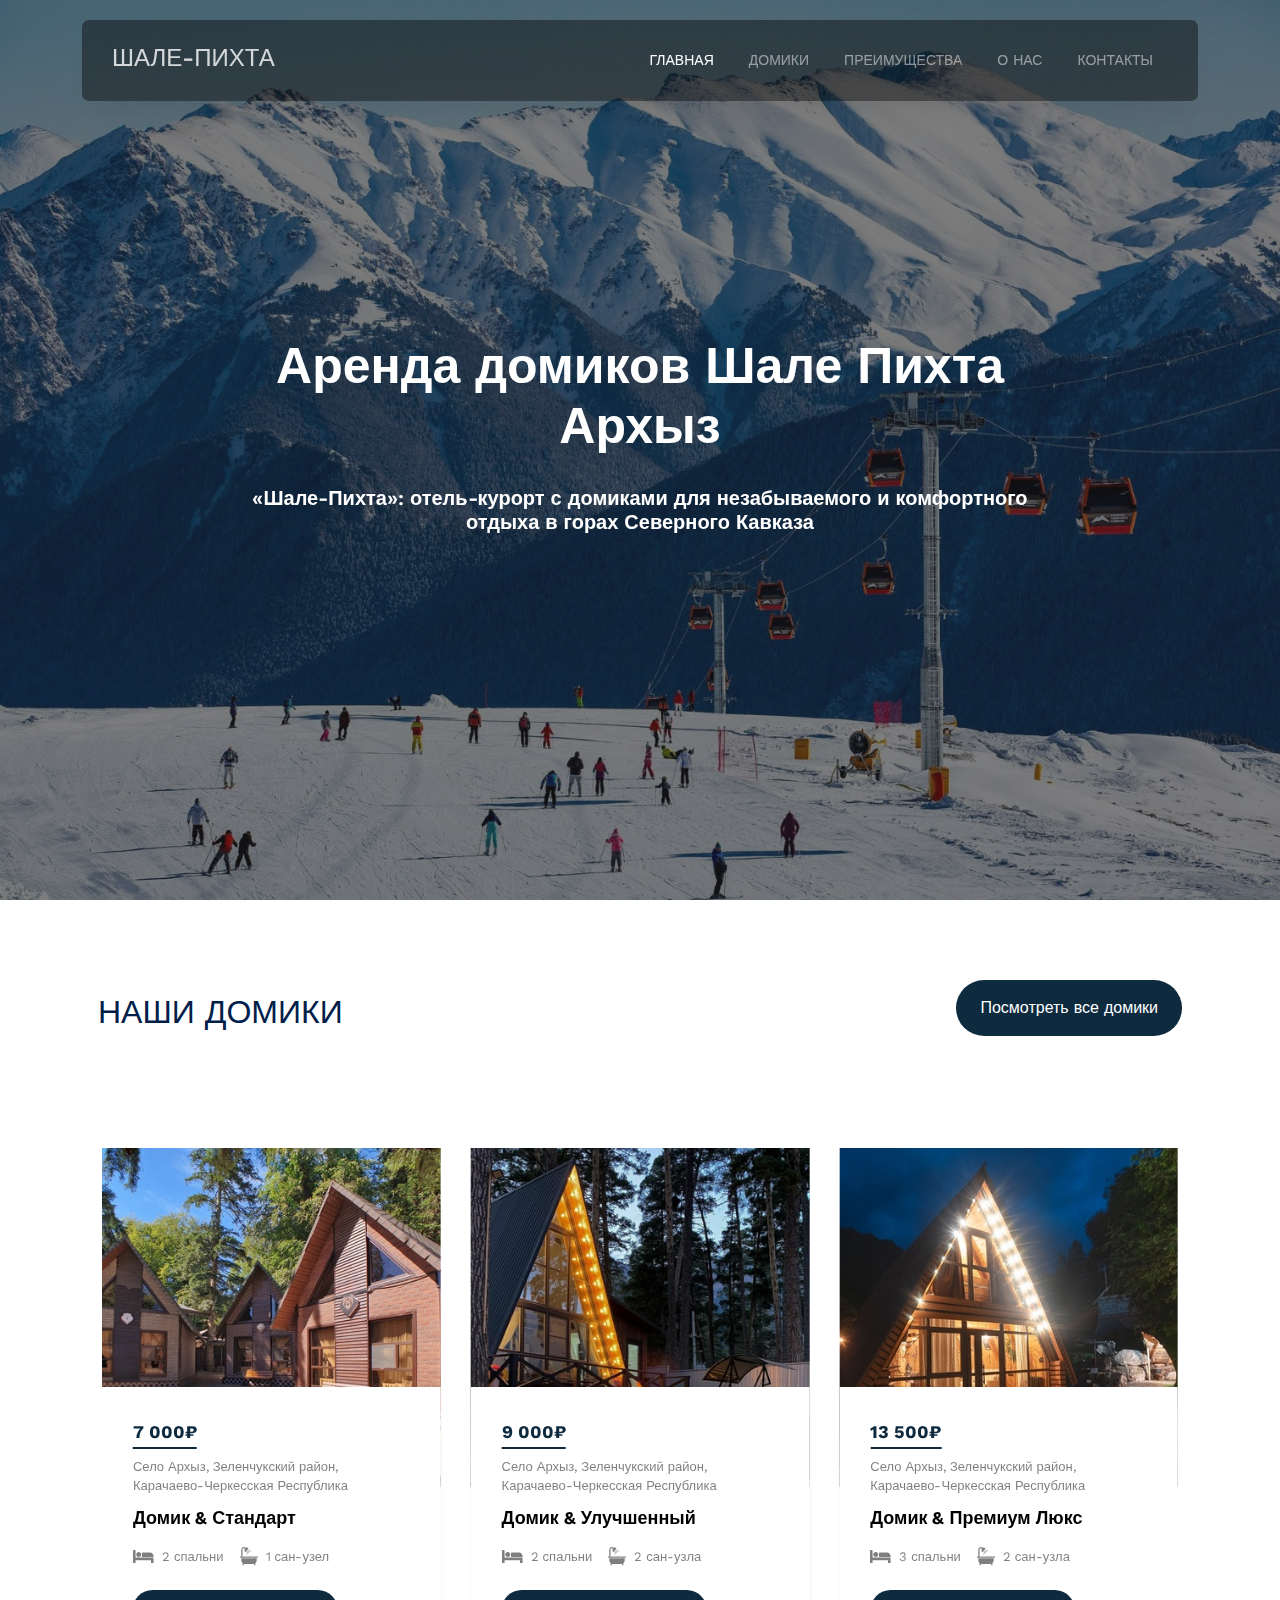
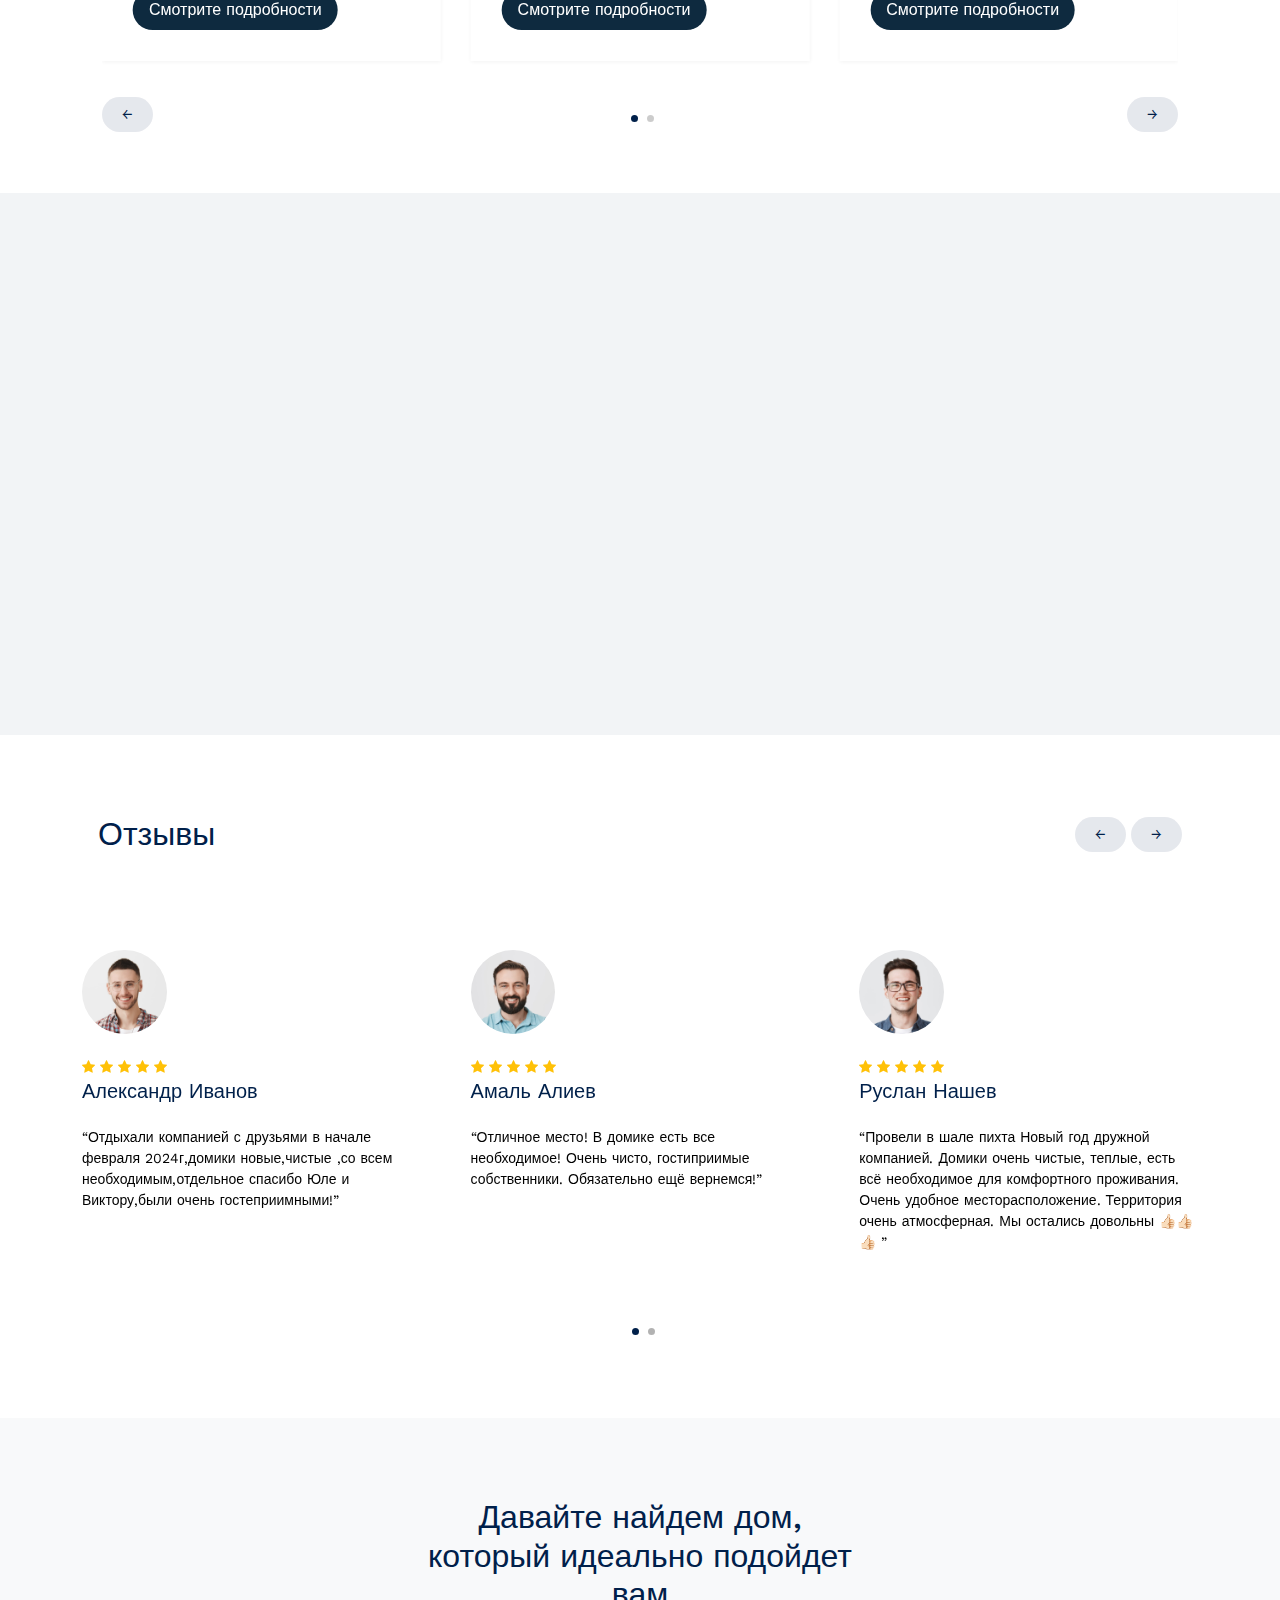
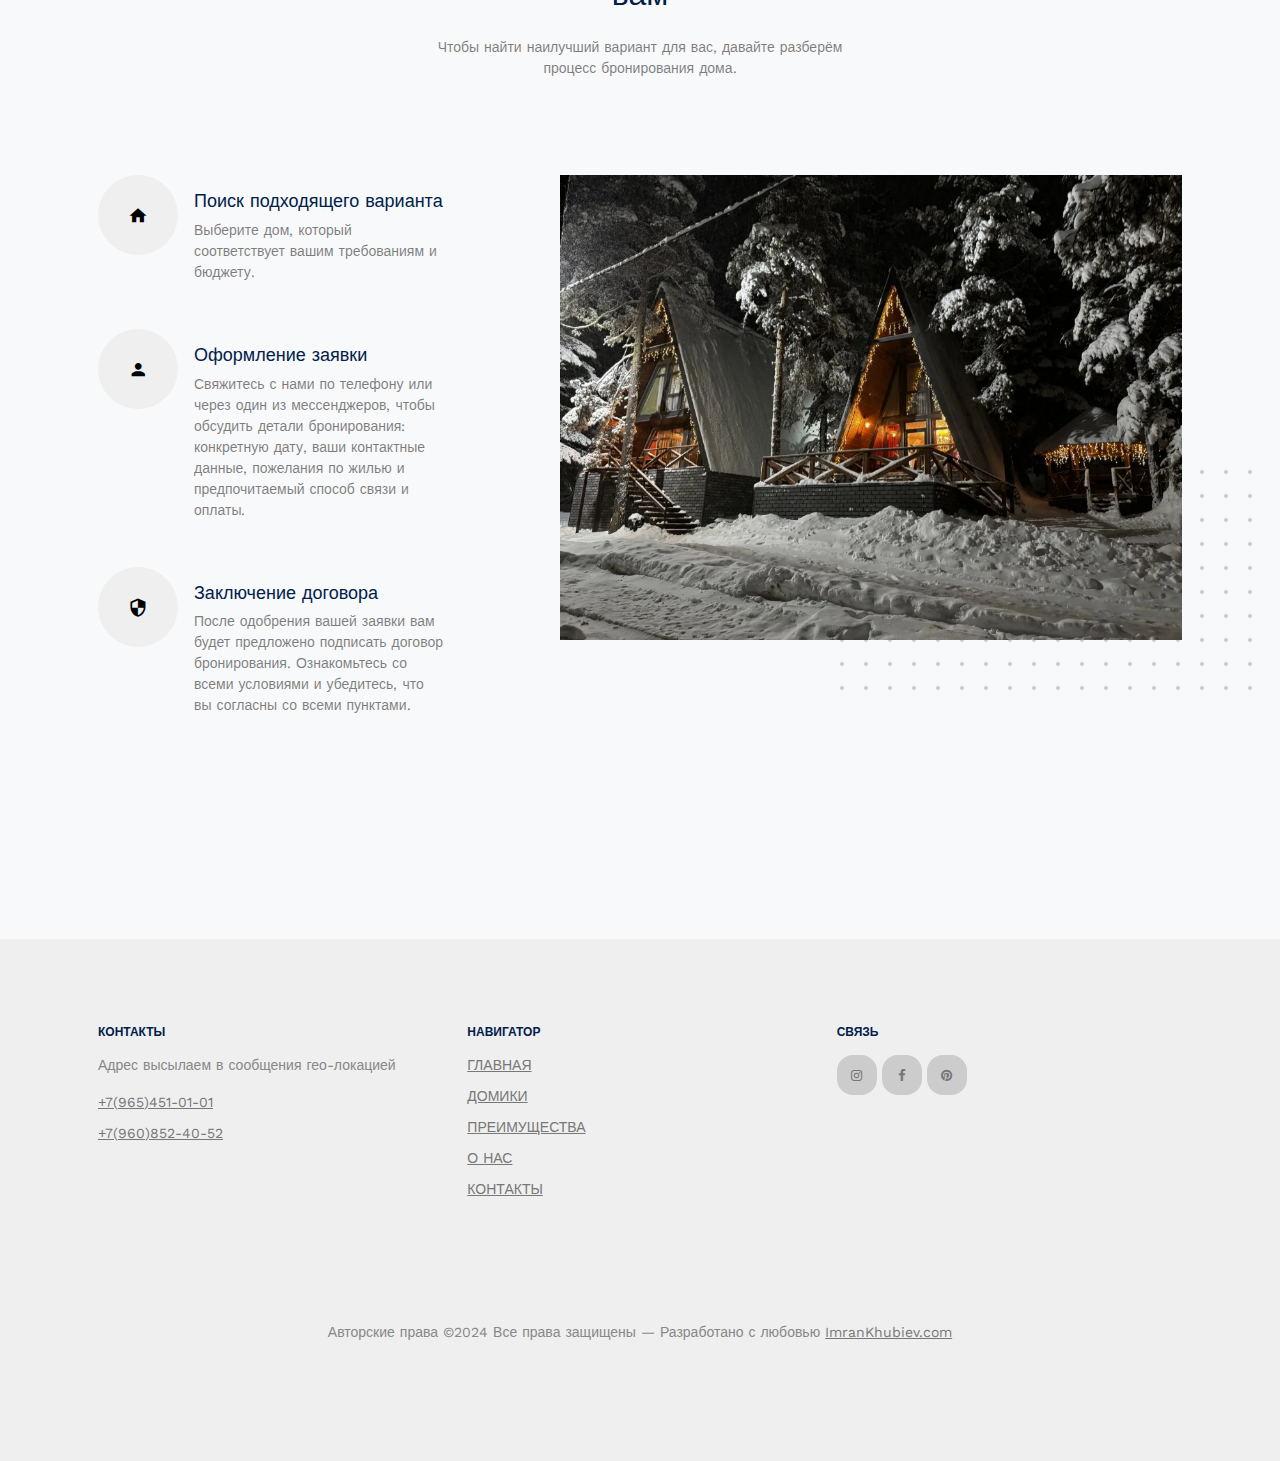
==== index.html @ 88ce14ea "Add files via upload" ====
<!Doctype html>
<html lang="en">
<head>
	<meta charset="utf-8">
	<meta name="viewport" content="width=device-width, initial-scale=1">
	<meta name="author" content="Untree.co">
	<link rel="shortcut icon" href="logo-arhiz13.png">

	<meta name="description" content="" />
	<meta name="keywords" content="bootstrap, bootstrap5" />
	
	<link rel="preconnect" href="https://fonts.googleapis.com">
	<link rel="preconnect" href="https://fonts.gstatic.com" crossorigin>
	<link href="https://fonts.googleapis.com/css2?family=Work+Sans:wght@400;500;600;700&display=swap" rel="stylesheet">


	<link rel="stylesheet" href="fonts/icomoon/style.css">
	<link rel="stylesheet" href="fonts/flaticon/font/flaticon.css">

	<link rel="stylesheet" href="css/tiny-slider.css">
	<link rel="stylesheet" href="css/aos.css">
	<link rel="stylesheet" href="css/style.css">

	<title>ШАЛЕ-ПИХТА</title>
</head>
<body>

	<div class="site-mobile-menu site-navbar-target">
		<div class="site-mobile-menu-header">
			<div class="site-mobile-menu-close">
				<span class="icofont-close js-menu-toggle"></span>
			</div>
		</div>
		<div class="site-mobile-menu-body"></div>
	</div>

	<nav class="site-nav">
		<div class="container">
			<div class="menu-bg-wrap">
				<div class="site-navigation">
					<a href="index.html" class="logo m-0 float-start">ШАЛЕ-ПИХТА</a>

					<ul class="js-clone-nav d-none d-lg-inline-block text-start site-menu float-end">
						<li class="active"><a href="index.html">ГЛАВНАЯ</a></li>
						<li><a href="properties.html">ДОМИКИ</a></li>
						<li><a href="services.html">ПРЕИМУЩЕСТВА</a></li>
						<li><a href="about.html">О НАС</a></li>
						<li><a href="contact.html">КОНТАКТЫ</a></li>
					</ul>

					<a href="#" class="burger light me-auto float-end mt-1 site-menu-toggle js-menu-toggle d-inline-block d-lg-none" data-toggle="collapse" data-target="#main-navbar">
						<span></span>
					</a>

				</div>
			</div>
		</div>
	</nav>

	<div class="hero">


		<div class="hero-slide">
			<div class="img overlay" style="background-image: url('images/slider_11.jpg')"></div>
			<div class="img overlay" style="background-image: url('images/slider_22.jpg')"></div>
			<div class="img overlay" style="background-image: url('images/slider_33.jpg')"></div>
		</div>

		<div class="container">
			<div class="row justify-content-center align-items-center">
				<div class="col-lg-9 text-center">
					<h1 class="heading mk_best" data-aos="fade-up">Аренда домиков
						Шале Пихта Архыз</h1>
					<h6 class="heading mk1" data-aos="fade-up">«Шале-Пихта»: отель-курорт с домиками для незабываемого и комфортного отдыха в горах Северного Кавказа</h6>
				</div>
			</div>
		</div>
	</div>


	<div class="section">
		<div class="container">
			<div class="row mb-5 align-items-center">
				<div class="col-lg-6">
					<h2 class="font-weight-bold text-primary heading">НАШИ ДОМИКИ</h2>
				</div>
				<div class="col-lg-6 text-lg-end">
					<p><a href="#" target="_blank" class="btn btn-primary text-white py-3 px-4">Посмотреть все домики</a></p>
				</div>
			</div>
			<div class="row">

				<div class="col-12">


					<div class="property-slider-wrap">



						<div class="property-slider">

							<div class="property-item">

								<a href="property-single.html" class="img">
									<img src="images/-tItzxN-ohY.jpg" alt="Image" class="img-fluid">
								</a>

								<div class="property-content">
									<div class="price mb-2"><span>7 000₽</span></div>
									<div>
										<span class="d-block mb-2 text-black-50">Село Архыз, Зеленчукский район, Карачаево-Черкесская Республика</span>
										<span class="city d-block mb-3">Домик & Стандарт</span>

										<div class="specs d-flex mb-4">
											<span class="d-block d-flex align-items-center me-3">
												<span class="icon-bed me-2"></span>
												<span class="caption">2 спальни</span>
											</span>
											<span class="d-block d-flex align-items-center">
												<span class="icon-bath me-2"></span>
												<span class="caption">1 сан-узел</span>
											</span>
										</div>

										<a href="property-single.html" class="btn btn-primary py-2 px-3">Смотрите подробности</a>
									</div>
								</div>
							</div> <!-- .item -->

							<div class="property-item">

								<a href="property-singl(2).html" class="img">
									<img src="images/7zEgNxZ23nI0tz3tCRnOp1v1o7EYho5LzjZ2Lw18TDXE_pQIKfFjHwmvndKMIcdd1fRVbXZqTZL1ej_IlGPN8wfm.jpg" alt="Image" class="img-fluid">
								</a>

								<div class="property-content">
									<div class="price mb-2"><span>9 000₽</span></div>
									<div>
										<span class="d-block mb-2 text-black-50">Село Архыз, Зеленчукский район, Карачаево-Черкесская Республика</span>
										<span class="city d-block mb-3">Домик & Улучшенный</span>

										<div class="specs d-flex mb-4">
											<span class="d-block d-flex align-items-center me-3">
												<span class="icon-bed me-2"></span>
												<span class="caption">2 спальни</span>
											</span>
											<span class="d-block d-flex align-items-center">
												<span class="icon-bath me-2"></span>
												<span class="caption">2 сан-узла</span>
											</span>
										</div>

										<a href="property-singl(2).html" class="btn btn-primary py-2 px-3">Смотрите подробности</a>
									</div>
								</div>
							</div> <!-- .item -->

							<div class="property-item">

								<a href="property-singl(3).html" class="img">
									<img src="images/AGNOFh4twT1Ghanscy4FbxtvLoog3xRgwdcQLoKdHsb_aQDdLQ6zqr1sZQe4f4VeLmC1qLUyJeE8nAaa2CZkwJIw.jpg" alt="Image" class="img-fluid">
								</a>

								<div class="property-content">
									<div class="price mb-2"><span>13 500₽</span></div>
									<div>
										<span class="d-block mb-2 text-black-50">Село Архыз, Зеленчукский район, Карачаево-Черкесская Республика</span>
										<span class="city d-block mb-3">Домик & Премиум Люкс</span>

										<div class="specs d-flex mb-4">
											<span class="d-block d-flex align-items-center me-3">
												<span class="icon-bed me-2"></span>
												<span class="caption">3 спальни</span>
											</span>
											<span class="d-block d-flex align-items-center">
												<span class="icon-bath me-2"></span>
												<span class="caption">2 сан-узла</span>
											</span>
										</div>

										<a href="property-singl(3).html" class="btn btn-primary py-2 px-3">Смотрите подробности</a>
									</div>
								</div>
							</div> <!-- .item -->

							<div class="property-item">

								<a href="property-singl(4).html" class="img">
									<img src="images/ZM6hvkwPV_GNpn8qWAgc9TOvVydcyxC_wqDKXH9P3IUZxaFKrfCTEggG0OumA-goxIKHVjui.jpg" alt="Image" class="img-fluid">
								</a>

								<div class="property-content">
									<div class="price mb-2"><span>5 000₽</span></div>
									<div>
										<span class="d-block mb-2 text-black-50">Село Архыз, Зеленчукский район, Карачаево-Черкесская Республика</span>
										<span class="city d-block mb-3">Однокомнатный номер</span>

										<div class="specs d-flex mb-4">
											<span class="d-block d-flex align-items-center me-3">
												<span class="icon-bed me-2"></span>
												<span class="caption">1 спальня</span>
											</span>
											<span class="d-block d-flex align-items-center">
												<span class="icon-bath me-2"></span>
												<span class="caption">1 сан-узел</span>
											</span>
										</div>

										<a href="property-singl(4).html" class="btn btn-primary py-2 px-3">Смотрите подробности</a>
									</div>
								</div>
							</div> <!-- .item -->

							<div class="property-item">

								<a href="property-singl(5).html" class="img">
									<img src="images/pTnBtcGv_o7TbD3xLyfAzHPW53HbTQEY9iIvBkRhfGeb9CUlxfkwI_48fC1PzAExawyvGlL3ZeoOoCMuDb6_4gP8.jpg" alt="Image" class="img-fluid">
								</a>

								<div class="property-content">
									<div class="price mb-2"><span>7 000₽</span></div>
									<div>
										<span class="d-block mb-2 text-black-50">Село Архыз, Зеленчукский район, Карачаево-Черкесская Республика</span>
										<span class="city d-block mb-3">Двухкомнатный номер</span>

										<div class="specs d-flex mb-4">
											<span class="d-block d-flex align-items-center me-3">
												<span class="icon-bed me-2"></span>
												<span class="caption">2 спальни</span>
											</span>
											<span class="d-block d-flex align-items-center">
												<span class="icon-bath me-2"></span>
												<span class="caption">1 сан-узел</span>
											</span>
										</div>

										<a href="property-singl(5).html" class="btn btn-primary py-2 px-3">Смотрите подробности</a>
									</div>
								</div>
							</div> <!-- .item -->

							<div class="property-item">

								<a href="property-singl(6).html" class="img">
									<img src="images/VM78FrqZSXc4QoeVQJCrKChPDCofz1DxEgcyXho1BO6c4eYBN-73-4XWWuEw9N-CtZriU4AzmhY6IxdzMmF0DUam.jpg" alt="Image" class="img-fluid">
								</a>

								<div class="property-content">
									<div class="price mb-2"><span>8 000₽</span></div>
									<div>
										<span class="d-block mb-2 text-black-50">Село Архыз, Зеленчукский район, Карачаево-Черкесская Республика</span>
										<span class="city d-block mb-3">Номер & Улучшенный</span>

										<div class="specs d-flex mb-4">
											<span class="d-block d-flex align-items-center me-3">
												<span class="icon-bed me-2"></span>
												<span class="caption">1 спальня</span>
											</span>
											<span class="d-block d-flex align-items-center">
												<span class="icon-bath me-2"></span>
												<span class="caption">2 сан-узла</span>
											</span>
										</div>

										<a href="property-singl(6).html" class="btn btn-primary py-2 px-3">Смотрите подробности</a>
									</div>
								</div>
							</div> <!-- .item -->

						</div>


						<div id="property-nav" class="controls" tabindex="0" aria-label="Carousel Navigation">
							<span class="prev" data-controls="prev" aria-controls="property" tabindex="-1">←</span>
							<span class="next" data-controls="next" aria-controls="property" tabindex="-1">→</span>
						</div>

					</div>
				</div>

			</div>
		</div>
	</div>

	<section class="features-1">
		<div class="container">
			<div class="row">
				<div class="col-12 col-sm-6 col-lg-3 mk"  data-aos="fade-up" data-aos-delay="300">
					<div class="box-feature">
						<span class="flaticon-house"></span>
						<h3 class="mb-3">Дизайн и атмосфера</h3>
						<p>Домики сочетают в себе традиционные стили и современные тенденции. Это создаёт ощущение уюта и стариной эпохи, что позволяет гостям чувствовать себя комфортно.</p>
						<p><a href="#" class="learn-more">Узнать больше</a></p>
					</div>
				</div>
				<div class="col-12 col-sm-6 col-lg-3 mk"  data-aos="fade-up" data-aos-delay="500">
					<div class="box-feature">
						<span class="flaticon-building"></span>
						<h3 class="mb-3">Близость к природе</h3>
						<p>Домики расположены в окружении живописных горных пейзажей, что обеспечивает чистый воздух и возможность наслаждаться уникальной природой Северного Кавказа.</p>
						<p><a href="#" class="learn-more">Узнать больше</a></p>
					</div>
				</div>
				<div class="col-12 col-sm-6 col-lg-3 mk"  data-aos="fade-up" data-aos-delay="400">
					<div class="box-feature">
						<span class="flaticon-house-3"></span>
						<h3 class="mb-3">Уютное проживание</h3>
						<p>Домики хорошо оборудованы и утеплены всем необходимым для комфортного проживания, включая кухню, гостиную, спальню и ванную. А также разнообразные развлечения.</p>
						<p><a href="#" class="learn-more">Узнать больше</a></p>
					</div>
				</div>
				<div class="col-12 col-sm-6 col-lg-3 mk"  data-aos="fade-up" data-aos-delay="600">
					<div class="box-feature">
						<span class="flaticon-house-1"></span>
						<h3 class="mb-3">Активный отдых</h3>
						<p>Помимо катания на сноуборде и лыжах, на курортах предлагаются экскурсии, спортивные мероприятия и культурные программы, что дает гостям активно проводить время на свежем воздухе.</p>
						<p><a href="#" class="learn-more">Узнать больше</a></p>
					</div>
				</div>	
			</div>
		</div>
	</section>



	<div class="section sec-testimonials">
		<div class="container">
			<div class="row mb-5 align-items-center">
				<div class="col-md-6">
					<h2 class="font-weight-bold heading text-primary mb-4 mb-md-0">Отзывы</h2>
				</div>
				<div class="col-md-6 text-md-end">
					<div id="testimonial-nav">
						<span class="prev" data-controls="prev">←</span>
						
						<span class="next" data-controls="next">→</span>
					</div>
				</div>
			</div>

			<div class="row">
				<div class="col-lg-4">
					
				</div>
			</div>
			<div class="testimonial-slider-wrap">
				<div class="testimonial-slider">
					<div class="item">
						<div class="testimonial">
							<img src="images/person_1-min.jpg" alt="Image" class="img-fluid rounded-circle w-25 mb-4">
							<div class="rate">
								<span class="icon-star text-warning"></span>
								<span class="icon-star text-warning"></span>
								<span class="icon-star text-warning"></span>
								<span class="icon-star text-warning"></span>
								<span class="icon-star text-warning"></span>
							</div>
							<h3 class="h5 text-primary mb-4">Александр Иванов</h3>
							<blockquote>
								<p>&ldquo;Отдыхали компанией с друзьями в начале февраля 2024г,домики новые,чистые ,со всем необходимым,отдельное спасибо Юле и Виктору,были очень гостеприимными!&rdquo;</p>
							</blockquote>
						</div>
					</div>

					<div class="item">
						<div class="testimonial">
							<img src="images/person_2-min.jpg" alt="Image" class="img-fluid rounded-circle w-25 mb-4">
							<div class="rate">
								<span class="icon-star text-warning"></span>
								<span class="icon-star text-warning"></span>
								<span class="icon-star text-warning"></span>
								<span class="icon-star text-warning"></span>
								<span class="icon-star text-warning"></span>
							</div>
							<h3 class="h5 text-primary mb-4">Амаль Алиев</h3>
							<blockquote>
								<p>&ldquo;Отличное место! В домике есть все необходимое! Очень чисто, гостиприимые собственники. Обязательно ещё вернемся!&rdquo;</p>
							</blockquote>
						</div>
					</div>

					<div class="item">
						<div class="testimonial">
							<img src="images/person_3-min.jpg" alt="Image" class="img-fluid rounded-circle w-25 mb-4">
							<div class="rate">
								<span class="icon-star text-warning"></span>
								<span class="icon-star text-warning"></span>
								<span class="icon-star text-warning"></span>
								<span class="icon-star text-warning"></span>
								<span class="icon-star text-warning"></span>
							</div>
							<h3 class="h5 text-primary mb-4">Руслан Нашев</h3>
							<blockquote>
								<p>&ldquo;Провели в шале пихта Новый год дружной компанией. Домики очень чистые, теплые, есть всё необходимое для комфортного проживания. Очень удобное месторасположение. Территория очень атмосферная. Мы остались довольны 👍🏻👍🏻👍🏻
									&rdquo;</p>
							</blockquote>
						</div>
					</div>

					<div class="item">
						<div class="testimonial">
							<img src="images/person_4-min.jpg" alt="Image" class="img-fluid rounded-circle w-25 mb-4">
							<div class="rate">
								<span class="icon-star text-warning"></span>
								<span class="icon-star text-warning"></span>
								<span class="icon-star text-warning"></span>
								<span class="icon-star text-warning"></span>
								<span class="icon-star text-warning"></span>
							</div>
							<h3 class="h5 text-primary mb-4">Ольга Ульянова</h3>
							<blockquote>
								<p>&ldquo;Великолепно! Восторг! Уютно, безумно чисто, домики красивые, в домика есть все необходимое, посуда, ванные принадлежности! расположение прекрасное, близко к подъемникам, есть трансфер! Прекрасные хозяева! При заселении угощали горным чаем и чак -чак! Баня отдельное наслаждение!&rdquo;</p>
							</blockquote>
						</div>
					</div>

				</div>
			</div>
		</div>
	</div>


	<div class="section section-4 bg-light">
		<div class="container">
			<div class="row justify-content-center  text-center mb-5">
				<div class="col-lg-5">
					<h2 class="font-weight-bold heading text-primary mb-4">Давайте найдем дом, который идеально подойдет вам</h2>
					<p class="text-black-50">Чтобы найти наилучший вариант для вас, давайте разберём процесс бронирования дома.</p>
				</div>
			</div>
			<div class="row justify-content-between mb-5">
				<div class="col-lg-7 mb-5 mb-lg-0 order-lg-2">
					<div class="img-about dots">
						<img src="images/кайф.PNG" alt="Image" class="img-fluid">
					</div>
				</div>
				<div class="col-lg-4">
					<div class="d-flex feature-h">
						<span class="wrap-icon me-3">
							<span class="icon-home2"></span>
						</span>
						<div class="feature-text">
							<h3 class="heading">Поиск подходящего варианта</h3>
							<p class="text-black-50">Выберите дом, который соответствует вашим требованиям и бюджету.</p>   
						</div>
					</div>

					<div class="d-flex feature-h">
						<span class="wrap-icon me-3">
							<span class="icon-person"></span>
						</span>
						<div class="feature-text">
							<h3 class="heading">Оформление заявки</h3>
							<p class="text-black-50">Свяжитесь с нами по телефону или через один из мессенджеров, чтобы обсудить детали бронирования: конкретную дату, ваши контактные данные, пожелания по жилью и предпочитаемый способ связи и оплаты.</p>   
						</div>
					</div>

					<div class="d-flex feature-h">
						<span class="wrap-icon me-3">
							<span class="icon-security"></span>
						</span>
						<div class="feature-text">
							<h3 class="heading">Заключение договора</h3>
							<p class="text-black-50">После одобрения вашей заявки вам будет предложено подписать договор бронирования. Ознакомьтесь со всеми условиями и убедитесь, что вы согласны со всеми пунктами.</p>   
						</div>
					</div>
				</div>
			</div>
			<div class="row section-counter mt-5">
				<div class="col-6 col-sm-6 col-md-6 col-lg-3" data-aos="fade-up" data-aos-delay="300">
					<div class="counter-wrap mb-5 mb-lg-0">
						<span class="number"><span class="countup text-primary">88</span></span>
						<span class="caption text-black-50">#Довольных клиентов</span>
					</div>
				</div>
				<div class="col-6 col-sm-6 col-md-6 col-lg-3" data-aos="fade-up" data-aos-delay="400">
					<div class="counter-wrap mb-5 mb-lg-0">
						<span class="number"><span class="countup text-primary">19</span></span>
						<span class="caption text-black-50">#Человек на сайте</span>
					</div>
				</div>
				<div class="col-6 col-sm-6 col-md-6 col-lg-3" data-aos="fade-up" data-aos-delay="500">
					<div class="counter-wrap mb-5 mb-lg-0">
						<span class="number"><span class="countup text-primary">11</span></span>
						<span class="caption text-black-50">#Человек в команде</span>
					</div>
				</div>
				<div class="col-6 col-sm-6 col-md-6 col-lg-3" data-aos="fade-up" data-aos-delay="600">
					<div class="counter-wrap mb-5 mb-lg-0">
						<span class="number"><span class="countup text-primary">4</span></span>
						<span class="caption text-black-50">#Человека в очереди</span>
					</div>
				</div>
			</div>
		</div>
	</div>

	<div class="site-footer">
		<div class="container">
			
			<div class="row">
				<div class="col-lg-4">
					<div class="widget">
						<h3>Контакты</h3>
						<address>Адрес высылаем в сообщения гео-локацией</address>
						<ul class="list-unstyled links">
							<li><a href="tel://11234567890">+7(965)451-01-01</a></li>
							<li><a href="tel://11234567890">+7(960)852-40-52</a></li>
						</ul>
					</div> <!-- /.widget -->
				</div> <!-- /.col-lg-4 -->
				<div class="col-lg-4">
					<div class="widget">
						<h3>Навигатор</h3>
						<ul class="list-unstyled float-start links">
							<li><a href="index.html">ГЛАВНАЯ</a></li>
							<li><a href="properties.html">ДОМИКИ</a></li>
							<li><a href="services.html">ПРЕИМУЩЕСТВА</a></li>
							<li><a href="about.html">О НАС</a></li>
							<li><a href="contact.html">КОНТАКТЫ</a></li>
						</ul>
					</div> <!-- /.widget -->
				</div> <!-- /.col-lg-4 -->
				
				<div class="col-lg-4">
					<div class="widget">
						<h3>Связь</h3>
						<ul class="list-unstyled social">
							<li><a href="#"><span class="icon-instagram"></span></a></li>
							<li><a href="#"><span class="icon-facebook"></span></a></li>
							<li><a href="#"><span class="icon-pinterest"></span></a></li>
						</ul>
					</div> <!-- /.widget -->
				</div> <!-- /.col-lg-4 -->
			</div> <!-- /.row -->

			<div class="row mt-5">
				<div class="col-12 text-center">

            <p>Авторские права ©2024 Все права защищены — Разработано с любовью <a href="#">ImranKhubiev.com</a>
            </p>

          </div>
        </div>
      </div> <!-- /.container -->
    </div> <!-- /.site-footer -->


    <!-- Preloader -->
    <div id="overlayer"></div>
    <div class="loader">
    	<div class="spinner-border" role="status">
    		<span class="visually-hidden">Loading...</span>
    	</div>
    </div>


    <script src="js/bootstrap.bundle.min.js"></script>
    <script src="js/tiny-slider.js"></script>
    <script src="js/aos.js"></script>
    <script src="js/navbar.js"></script>
    <script src="js/counter.js"></script>
    <script src="js/custom.js"></script>
  </body>
  </html>
---- fonts/icomoon/style.css ----
@font-face {
  font-family: 'icomoon';
  src:  url('fonts/icomoon.eot?10si43');
  src:  url('fonts/icomoon.eot?10si43#iefix') format('embedded-opentype'),
    url('fonts/icomoon.ttf?10si43') format('truetype'),
    url('fonts/icomoon.woff?10si43') format('woff'),
    url('fonts/icomoon.svg?10si43#icomoon') format('svg');
  font-weight: normal;
  font-style: normal;
}

[class^="icon-"], [class*=" icon-"] {
  /* use !important to prevent issues with browser extensions that change fonts */
  font-family: 'icomoon' !important;
  speak: none;
  font-style: normal;
  font-weight: normal;
  font-variant: normal;
  text-transform: none;
  line-height: 1;

  /* Better Font Rendering =========== */
  -webkit-font-smoothing: antialiased;
  -moz-osx-font-smoothing: grayscale;
}

.icon-asterisk:before {
  content: "\f069";
}
.icon-plus:before {
  content: "\f067";
}
.icon-question:before {
  content: "\f128";
}
.icon-minus:before {
  content: "\f068";
}
.icon-glass:before {
  content: "\f000";
}
.icon-music:before {
  content: "\f001";
}
.icon-search:before {
  content: "\f002";
}
.icon-envelope-o:before {
  content: "\f003";
}
.icon-heart:before {
  content: "\f004";
}
.icon-star:before {
  content: "\f005";
}
.icon-star-o:before {
  content: "\f006";
}
.icon-user:before {
  content: "\f007";
}
.icon-film:before {
  content: "\f008";
}
.icon-th-large:before {
  content: "\f009";
}
.icon-th:before {
  content: "\f00a";
}
.icon-th-list:before {
  content: "\f00b";
}
.icon-check:before {
  content: "\f00c";
}
.icon-close:before {
  content: "\f00d";
}
.icon-remove:before {
  content: "\f00d";
}
.icon-times:before {
  content: "\f00d";
}
.icon-search-plus:before {
  content: "\f00e";
}
.icon-search-minus:before {
  content: "\f010";
}
.icon-power-off:before {
  content: "\f011";
}
.icon-signal:before {
  content: "\f012";
}
.icon-cog:before {
  content: "\f013";
}
.icon-gear:before {
  content: "\f013";
}
.icon-trash-o:before {
  content: "\f014";
}
.icon-home:before {
  content: "\f015";
}
.icon-file-o:before {
  content: "\f016";
}
.icon-clock-o:before {
  content: "\f017";
}
.icon-road:before {
  content: "\f018";
}
.icon-download:before {
  content: "\f019";
}
.icon-arrow-circle-o-down:before {
  content: "\f01a";
}
.icon-arrow-circle-o-up:before {
  content: "\f01b";
}
.icon-inbox:before {
  content: "\f01c";
}
.icon-play-circle-o:before {
  content: "\f01d";
}
.icon-repeat:before {
  content: "\f01e";
}
.icon-rotate-right:before {
  content: "\f01e";
}
.icon-refresh:before {
  content: "\f021";
}
.icon-list-alt:before {
  content: "\f022";
}
.icon-lock:before {
  content: "\f023";
}
.icon-flag:before {
  content: "\f024";
}
.icon-headphones:before {
  content: "\f025";
}
.icon-volume-off:before {
  content: "\f026";
}
.icon-volume-down:before {
  content: "\f027";
}
.icon-volume-up:before {
  content: "\f028";
}
.icon-qrcode:before {
  content: "\f029";
}
.icon-barcode:before {
  content: "\f02a";
}
.icon-tag:before {
  content: "\f02b";
}
.icon-tags:before {
  content: "\f02c";
}
.icon-book:before {
  content: "\f02d";
}
.icon-bookmark:before {
  content: "\f02e";
}
.icon-print:before {
  content: "\f02f";
}
.icon-camera:before {
  content: "\f030";
}
.icon-font:before {
  content: "\f031";
}
.icon-bold:before {
  content: "\f032";
}
.icon-italic:before {
  content: "\f033";
}
.icon-text-height:before {
  content: "\f034";
}
.icon-text-width:before {
  content: "\f035";
}
.icon-align-left:before {
  content: "\f036";
}
.icon-align-center:before {
  content: "\f037";
}
.icon-align-right:before {
  content: "\f038";
}
.icon-align-justify:before {
  content: "\f039";
}
.icon-list:before {
  content: "\f03a";
}
.icon-dedent:before {
  content: "\f03b";
}
.icon-outdent:before {
  content: "\f03b";
}
.icon-indent:before {
  content: "\f03c";
}
.icon-video-camera:before {
  content: "\f03d";
}
.icon-image:before {
  content: "\f03e";
}
.icon-photo:before {
  content: "\f03e";
}
.icon-picture-o:before {
  content: "\f03e";
}
.icon-pencil:before {
  content: "\f040";
}
.icon-map-marker:before {
  content: "\f041";
}
.icon-adjust:before {
  content: "\f042";
}
.icon-tint:before {
  content: "\f043";
}
.icon-edit:before {
  content: "\f044";
}
.icon-pencil-square-o:before {
  content: "\f044";
}
.icon-share-square-o:before {
  content: "\f045";
}
.icon-check-square-o:before {
  content: "\f046";
}
.icon-arrows:before {
  content: "\f047";
}
.icon-step-backward:before {
  content: "\f048";
}
.icon-fast-backward:before {
  content: "\f049";
}
.icon-backward:before {
  content: "\f04a";
}
.icon-play:before {
  content: "\f04b";
}
.icon-pause:before {
  content: "\f04c";
}
.icon-stop:before {
  content: "\f04d";
}
.icon-forward:before {
  content: "\f04e";
}
.icon-fast-forward:before {
  content: "\f050";
}
.icon-step-forward:before {
  content: "\f051";
}
.icon-eject:before {
  content: "\f052";
}
.icon-chevron-left:before {
  content: "\f053";
}
.icon-chevron-right:before {
  content: "\f054";
}
.icon-plus-circle:before {
  content: "\f055";
}
.icon-minus-circle:before {
  content: "\f056";
}
.icon-times-circle:before {
  content: "\f057";
}
.icon-check-circle:before {
  content: "\f058";
}
.icon-question-circle:before {
  content: "\f059";
}
.icon-info-circle:before {
  content: "\f05a";
}
.icon-crosshairs:before {
  content: "\f05b";
}
.icon-times-circle-o:before {
  content: "\f05c";
}
.icon-check-circle-o:before {
  content: "\f05d";
}
.icon-ban:before {
  content: "\f05e";
}
.icon-arrow-left:before {
  content: "\f060";
}
.icon-arrow-right:before {
  content: "\f061";
}
.icon-arrow-up:before {
  content: "\f062";
}
.icon-arrow-down:before {
  content: "\f063";
}
.icon-mail-forward:before {
  content: "\f064";
}
.icon-share:before {
  content: "\f064";
}
.icon-expand:before {
  content: "\f065";
}
.icon-compress:before {
  content: "\f066";
}
.icon-exclamation-circle:before {
  content: "\f06a";
}
.icon-gift:before {
  content: "\f06b";
}
.icon-leaf:before {
  content: "\f06c";
}
.icon-fire:before {
  content: "\f06d";
}
.icon-eye:before {
  content: "\f06e";
}
.icon-eye-slash:before {
  content: "\f070";
}
.icon-exclamation-triangle:before {
  content: "\f071";
}
.icon-warning:before {
  content: "\f071";
}
.icon-plane:before {
  content: "\f072";
}
.icon-calendar:before {
  content: "\f073";
}
.icon-random:before {
  content: "\f074";
}
.icon-comment:before {
  content: "\f075";
}
.icon-magnet:before {
  content: "\f076";
}
.icon-chevron-up:before {
  content: "\f077";
}
.icon-chevron-down:before {
  content: "\f078";
}
.icon-retweet:before {
  content: "\f079";
}
.icon-shopping-cart:before {
  content: "\f07a";
}
.icon-folder:before {
  content: "\f07b";
}
.icon-folder-open:before {
  content: "\f07c";
}
.icon-arrows-v:before {
  content: "\f07d";
}
.icon-arrows-h:before {
  content: "\f07e";
}
.icon-bar-chart:before {
  content: "\f080";
}
.icon-bar-chart-o:before {
  content: "\f080";
}
.icon-twitter-square:before {
  content: "\f081";
}
.icon-facebook-square:before {
  content: "\f082";
}
.icon-camera-retro:before {
  content: "\f083";
}
.icon-key:before {
  content: "\f084";
}
.icon-cogs:before {
  content: "\f085";
}
.icon-gears:before {
  content: "\f085";
}
.icon-comments:before {
  content: "\f086";
}
.icon-thumbs-o-up:before {
  content: "\f087";
}
.icon-thumbs-o-down:before {
  content: "\f088";
}
.icon-star-half:before {
  content: "\f089";
}
.icon-heart-o:before {
  content: "\f08a";
}
.icon-sign-out:before {
  content: "\f08b";
}
.icon-linkedin-square:before {
  content: "\f08c";
}
.icon-thumb-tack:before {
  content: "\f08d";
}
.icon-external-link:before {
  content: "\f08e";
}
.icon-sign-in:before {
  content: "\f090";
}
.icon-trophy:before {
  content: "\f091";
}
.icon-github-square:before {
  content: "\f092";
}
.icon-upload:before {
  content: "\f093";
}
.icon-lemon-o:before {
  content: "\f094";
}
.icon-phone:before {
  content: "\f095";
}
.icon-square-o:before {
  content: "\f096";
}
.icon-bookmark-o:before {
  content: "\f097";
}
.icon-phone-square:before {
  content: "\f098";
}
.icon-twitter:before {
  content: "\f099";
}
.icon-facebook:before {
  content: "\f09a";
}
.icon-facebook-f:before {
  content: "\f09a";
}
.icon-github:before {
  content: "\f09b";
}
.icon-unlock:before {
  content: "\f09c";
}
.icon-credit-card:before {
  content: "\f09d";
}
.icon-feed:before {
  content: "\f09e";
}
.icon-rss:before {
  content: "\f09e";
}
.icon-hdd-o:before {
  content: "\f0a0";
}
.icon-bullhorn:before {
  content: "\f0a1";
}
.icon-bell-o:before {
  content: "\f0a2";
}
.icon-certificate:before {
  content: "\f0a3";
}
.icon-hand-o-right:before {
  content: "\f0a4";
}
.icon-hand-o-left:before {
  content: "\f0a5";
}
.icon-hand-o-up:before {
  content: "\f0a6";
}
.icon-hand-o-down:before {
  content: "\f0a7";
}
.icon-arrow-circle-left:before {
  content: "\f0a8";
}
.icon-arrow-circle-right:before {
  content: "\f0a9";
}
.icon-arrow-circle-up:before {
  content: "\f0aa";
}
.icon-arrow-circle-down:before {
  content: "\f0ab";
}
.icon-globe:before {
  content: "\f0ac";
}
.icon-wrench:before {
  content: "\f0ad";
}
.icon-tasks:before {
  content: "\f0ae";
}
.icon-filter:before {
  content: "\f0b0";
}
.icon-briefcase:before {
  content: "\f0b1";
}
.icon-arrows-alt:before {
  content: "\f0b2";
}
.icon-group:before {
  content: "\f0c0";
}
.icon-users:before {
  content: "\f0c0";
}
.icon-chain:before {
  content: "\f0c1";
}
.icon-link:before {
  content: "\f0c1";
}
.icon-cloud:before {
  content: "\f0c2";
}
.icon-flask:before {
  content: "\f0c3";
}
.icon-cut:before {
  content: "\f0c4";
}
.icon-scissors:before {
  content: "\f0c4";
}
.icon-copy:before {
  content: "\f0c5";
}
.icon-files-o:before {
  content: "\f0c5";
}
.icon-paperclip:before {
  content: "\f0c6";
}
.icon-floppy-o:before {
  content: "\f0c7";
}
.icon-save:before {
  content: "\f0c7";
}
.icon-square:before {
  content: "\f0c8";
}
.icon-bars:before {
  content: "\f0c9";
}
.icon-navicon:before {
  content: "\f0c9";
}
.icon-reorder:before {
  content: "\f0c9";
}
.icon-list-ul:before {
  content: "\f0ca";
}
.icon-list-ol:before {
  content: "\f0cb";
}
.icon-strikethrough:before {
  content: "\f0cc";
}
.icon-underline:before {
  content: "\f0cd";
}
.icon-table:before {
  content: "\f0ce";
}
.icon-magic:before {
  content: "\f0d0";
}
.icon-truck:before {
  content: "\f0d1";
}
.icon-pinterest:before {
  content: "\f0d2";
}
.icon-pinterest-square:before {
  content: "\f0d3";
}
.icon-google-plus-square:before {
  content: "\f0d4";
}
.icon-google-plus:before {
  content: "\f0d5";
}
.icon-money:before {
  content: "\f0d6";
}
.icon-caret-down:before {
  content: "\f0d7";
}
.icon-caret-up:before {
  content: "\f0d8";
}
.icon-caret-left:before {
  content: "\f0d9";
}
.icon-caret-right:before {
  content: "\f0da";
}
.icon-columns:before {
  content: "\f0db";
}
.icon-sort:before {
  content: "\f0dc";
}
.icon-unsorted:before {
  content: "\f0dc";
}
.icon-sort-desc:before {
  content: "\f0dd";
}
.icon-sort-down:before {
  content: "\f0dd";
}
.icon-sort-asc:before {
  content: "\f0de";
}
.icon-sort-up:before {
  content: "\f0de";
}
.icon-envelope:before {
  content: "\f0e0";
}
.icon-linkedin:before {
  content: "\f0e1";
}
.icon-rotate-left:before {
  content: "\f0e2";
}
.icon-undo:before {
  content: "\f0e2";
}
.icon-gavel:before {
  content: "\f0e3";
}
.icon-legal:before {
  content: "\f0e3";
}
.icon-dashboard:before {
  content: "\f0e4";
}
.icon-tachometer:before {
  content: "\f0e4";
}
.icon-comment-o:before {
  content: "\f0e5";
}
.icon-comments-o:before {
  content: "\f0e6";
}
.icon-bolt:before {
  content: "\f0e7";
}
.icon-flash:before {
  content: "\f0e7";
}
.icon-sitemap:before {
  content: "\f0e8";
}
.icon-umbrella:before {
  content: "\f0e9";
}
.icon-clipboard:before {
  content: "\f0ea";
}
.icon-paste:before {
  content: "\f0ea";
}
.icon-lightbulb-o:before {
  content: "\f0eb";
}
.icon-exchange:before {
  content: "\f0ec";
}
.icon-cloud-download:before {
  content: "\f0ed";
}
.icon-cloud-upload:before {
  content: "\f0ee";
}
.icon-user-md:before {
  content: "\f0f0";
}
.icon-stethoscope:before {
  content: "\f0f1";
}
.icon-suitcase:before {
  content: "\f0f2";
}
.icon-bell:before {
  content: "\f0f3";
}
.icon-coffee:before {
  content: "\f0f4";
}
.icon-cutlery:before {
  content: "\f0f5";
}
.icon-file-text-o:before {
  content: "\f0f6";
}
.icon-building-o:before {
  content: "\f0f7";
}
.icon-hospital-o:before {
  content: "\f0f8";
}
.icon-ambulance:before {
  content: "\f0f9";
}
.icon-medkit:before {
  content: "\f0fa";
}
.icon-fighter-jet:before {
  content: "\f0fb";
}
.icon-beer:before {
  content: "\f0fc";
}
.icon-h-square:before {
  content: "\f0fd";
}
.icon-plus-square:before {
  content: "\f0fe";
}
.icon-angle-double-left:before {
  content: "\f100";
}
.icon-angle-double-right:before {
  content: "\f101";
}
.icon-angle-double-up:before {
  content: "\f102";
}
.icon-angle-double-down:before {
  content: "\f103";
}
.icon-angle-left:before {
  content: "\f104";
}
.icon-angle-right:before {
  content: "\f105";
}
.icon-angle-up:before {
  content: "\f106";
}
.icon-angle-down:before {
  content: "\f107";
}
.icon-desktop:before {
  content: "\f108";
}
.icon-laptop:before {
  content: "\f109";
}
.icon-tablet:before {
  content: "\f10a";
}
.icon-mobile:before {
  content: "\f10b";
}
.icon-mobile-phone:before {
  content: "\f10b";
}
.icon-circle-o:before {
  content: "\f10c";
}
.icon-quote-left:before {
  content: "\f10d";
}
.icon-quote-right:before {
  content: "\f10e";
}
.icon-spinner:before {
  content: "\f110";
}
.icon-circle:before {
  content: "\f111";
}
.icon-mail-reply:before {
  content: "\f112";
}
.icon-reply:before {
  content: "\f112";
}
.icon-github-alt:before {
  content: "\f113";
}
.icon-folder-o:before {
  content: "\f114";
}
.icon-folder-open-o:before {
  content: "\f115";
}
.icon-smile-o:before {
  content: "\f118";
}
.icon-frown-o:before {
  content: "\f119";
}
.icon-meh-o:before {
  content: "\f11a";
}
.icon-gamepad:before {
  content: "\f11b";
}
.icon-keyboard-o:before {
  content: "\f11c";
}
.icon-flag-o:before {
  content: "\f11d";
}
.icon-flag-checkered:before {
  content: "\f11e";
}
.icon-terminal:before {
  content: "\f120";
}
.icon-code:before {
  content: "\f121";
}
.icon-mail-reply-all:before {
  content: "\f122";
}
.icon-reply-all:before {
  content: "\f122";
}
.icon-star-half-empty:before {
  content: "\f123";
}
.icon-star-half-full:before {
  content: "\f123";
}
.icon-star-half-o:before {
  content: "\f123";
}
.icon-location-arrow:before {
  content: "\f124";
}
.icon-crop:before {
  content: "\f125";
}
.icon-code-fork:before {
  content: "\f126";
}
.icon-chain-broken:before {
  content: "\f127";
}
.icon-unlink:before {
  content: "\f127";
}
.icon-info:before {
  content: "\f129";
}
.icon-exclamation:before {
  content: "\f12a";
}
.icon-superscript:before {
  content: "\f12b";
}
.icon-subscript:before {
  content: "\f12c";
}
.icon-eraser:before {
  content: "\f12d";
}
.icon-puzzle-piece:before {
  content: "\f12e";
}
.icon-microphone:before {
  content: "\f130";
}
.icon-microphone-slash:before {
  content: "\f131";
}
.icon-shield:before {
  content: "\f132";
}
.icon-calendar-o:before {
  content: "\f133";
}
.icon-fire-extinguisher:before {
  content: "\f134";
}
.icon-rocket:before {
  content: "\f135";
}
.icon-maxcdn:before {
  content: "\f136";
}
.icon-chevron-circle-left:before {
  content: "\f137";
}
.icon-chevron-circle-right:before {
  content: "\f138";
}
.icon-chevron-circle-up:before {
  content: "\f139";
}
.icon-chevron-circle-down:before {
  content: "\f13a";
}
.icon-html5:before {
  content: "\f13b";
}
.icon-css3:before {
  content: "\f13c";
}
.icon-anchor:before {
  content: "\f13d";
}
.icon-unlock-alt:before {
  content: "\f13e";
}
.icon-bullseye:before {
  content: "\f140";
}
.icon-ellipsis-h:before {
  content: "\f141";
}
.icon-ellipsis-v:before {
  content: "\f142";
}
.icon-rss-square:before {
  content: "\f143";
}
.icon-play-circle:before {
  content: "\f144";
}
.icon-ticket:before {
  content: "\f145";
}
.icon-minus-square:before {
  content: "\f146";
}
.icon-minus-square-o:before {
  content: "\f147";
}
.icon-level-up:before {
  content: "\f148";
}
.icon-level-down:before {
  content: "\f149";
}
.icon-check-square:before {
  content: "\f14a";
}
.icon-pencil-square:before {
  content: "\f14b";
}
.icon-external-link-square:before {
  content: "\f14c";
}
.icon-share-square:before {
  content: "\f14d";
}
.icon-compass:before {
  content: "\f14e";
}
.icon-caret-square-o-down:before {
  content: "\f150";
}
.icon-toggle-down:before {
  content: "\f150";
}
.icon-caret-square-o-up:before {
  content: "\f151";
}
.icon-toggle-up:before {
  content: "\f151";
}
.icon-caret-square-o-right:before {
  content: "\f152";
}
.icon-toggle-right:before {
  content: "\f152";
}
.icon-eur:before {
  content: "\f153";
}
.icon-euro:before {
  content: "\f153";
}
.icon-gbp:before {
  content: "\f154";
}
.icon-dollar:before {
  content: "\f155";
}
.icon-usd:before {
  content: "\f155";
}
.icon-inr:before {
  content: "\f156";
}
.icon-rupee:before {
  content: "\f156";
}
.icon-cny:before {
  content: "\f157";
}
.icon-jpy:before {
  content: "\f157";
}
.icon-rmb:before {
  content: "\f157";
}
.icon-yen:before {
  content: "\f157";
}
.icon-rouble:before {
  content: "\f158";
}
.icon-rub:before {
  content: "\f158";
}
.icon-ruble:before {
  content: "\f158";
}
.icon-krw:before {
  content: "\f159";
}
.icon-won:before {
  content: "\f159";
}
.icon-bitcoin:before {
  content: "\f15a";
}
.icon-btc:before {
  content: "\f15a";
}
.icon-file:before {
  content: "\f15b";
}
.icon-file-text:before {
  content: "\f15c";
}
.icon-sort-alpha-asc:before {
  content: "\f15d";
}
.icon-sort-alpha-desc:before {
  content: "\f15e";
}
.icon-sort-amount-asc:before {
  content: "\f160";
}
.icon-sort-amount-desc:before {
  content: "\f161";
}
.icon-sort-numeric-asc:before {
  content: "\f162";
}
.icon-sort-numeric-desc:before {
  content: "\f163";
}
.icon-thumbs-up:before {
  content: "\f164";
}
.icon-thumbs-down:before {
  content: "\f165";
}
.icon-youtube-square:before {
  content: "\f166";
}
.icon-youtube:before {
  content: "\f167";
}
.icon-xing:before {
  content: "\f168";
}
.icon-xing-square:before {
  content: "\f169";
}
.icon-youtube-play:before {
  content: "\f16a";
}
.icon-dropbox:before {
  content: "\f16b";
}
.icon-stack-overflow:before {
  content: "\f16c";
}
.icon-instagram:before {
  content: "\f16d";
}
.icon-flickr:before {
  content: "\f16e";
}
.icon-adn:before {
  content: "\f170";
}
.icon-bitbucket:before {
  content: "\f171";
}
.icon-bitbucket-square:before {
  content: "\f172";
}
.icon-tumblr:before {
  content: "\f173";
}
.icon-tumblr-square:before {
  content: "\f174";
}
.icon-long-arrow-down:before {
  content: "\f175";
}
.icon-long-arrow-up:before {
  content: "\f176";
}
.icon-long-arrow-left:before {
  content: "\f177";
}
.icon-long-arrow-right:before {
  content: "\f178";
}
.icon-apple:before {
  content: "\f179";
}
.icon-windows:before {
  content: "\f17a";
}
.icon-android:before {
  content: "\f17b";
}
.icon-linux:before {
  content: "\f17c";
}
.icon-dribbble:before {
  content: "\f17d";
}
.icon-skype:before {
  content: "\f17e";
}
.icon-foursquare:before {
  content: "\f180";
}
.icon-trello:before {
  content: "\f181";
}
.icon-female:before {
  content: "\f182";
}
.icon-male:before {
  content: "\f183";
}
.icon-gittip:before {
  content: "\f184";
}
.icon-gratipay:before {
  content: "\f184";
}
.icon-sun-o:before {
  content: "\f185";
}
.icon-moon-o:before {
  content: "\f186";
}
.icon-archive:before {
  content: "\f187";
}
.icon-bug:before {
  content: "\f188";
}
.icon-vk:before {
  content: "\f189";
}
.icon-weibo:before {
  content: "\f18a";
}
.icon-renren:before {
  content: "\f18b";
}
.icon-pagelines:before {
  content: "\f18c";
}
.icon-stack-exchange:before {
  content: "\f18d";
}
.icon-arrow-circle-o-right:before {
  content: "\f18e";
}
.icon-arrow-circle-o-left:before {
  content: "\f190";
}
.icon-caret-square-o-left:before {
  content: "\f191";
}
.icon-toggle-left:before {
  content: "\f191";
}
.icon-dot-circle-o:before {
  content: "\f192";
}
.icon-wheelchair:before {
  content: "\f193";
}
.icon-vimeo-square:before {
  content: "\f194";
}
.icon-try:before {
  content: "\f195";
}
.icon-turkish-lira:before {
  content: "\f195";
}
.icon-plus-square-o:before {
  content: "\f196";
}
.icon-space-shuttle:before {
  content: "\f197";
}
.icon-slack:before {
  content: "\f198";
}
.icon-envelope-square:before {
  content: "\f199";
}
.icon-wordpress:before {
  content: "\f19a";
}
.icon-openid:before {
  content: "\f19b";
}
.icon-bank:before {
  content: "\f19c";
}
.icon-institution:before {
  content: "\f19c";
}
.icon-university:before {
  content: "\f19c";
}
.icon-graduation-cap:before {
  content: "\f19d";
}
.icon-mortar-board:before {
  content: "\f19d";
}
.icon-yahoo:before {
  content: "\f19e";
}
.icon-google:before {
  content: "\f1a0";
}
.icon-reddit:before {
  content: "\f1a1";
}
.icon-reddit-square:before {
  content: "\f1a2";
}
.icon-stumbleupon-circle:before {
  content: "\f1a3";
}
.icon-stumbleupon:before {
  content: "\f1a4";
}
.icon-delicious:before {
  content: "\f1a5";
}
.icon-digg:before {
  content: "\f1a6";
}
.icon-pied-piper-pp:before {
  content: "\f1a7";
}
.icon-pied-piper-alt:before {
  content: "\f1a8";
}
.icon-drupal:before {
  content: "\f1a9";
}
.icon-joomla:before {
  content: "\f1aa";
}
.icon-language:before {
  content: "\f1ab";
}
.icon-fax:before {
  content: "\f1ac";
}
.icon-building:before {
  content: "\f1ad";
}
.icon-child:before {
  content: "\f1ae";
}
.icon-paw:before {
  content: "\f1b0";
}
.icon-spoon:before {
  content: "\f1b1";
}
.icon-cube:before {
  content: "\f1b2";
}
.icon-cubes:before {
  content: "\f1b3";
}
.icon-behance:before {
  content: "\f1b4";
}
.icon-behance-square:before {
  content: "\f1b5";
}
.icon-steam:before {
  content: "\f1b6";
}
.icon-steam-square:before {
  content: "\f1b7";
}
.icon-recycle:before {
  content: "\f1b8";
}
.icon-automobile:before {
  content: "\f1b9";
}
.icon-car:before {
  content: "\f1b9";
}
.icon-cab:before {
  content: "\f1ba";
}
.icon-taxi:before {
  content: "\f1ba";
}
.icon-tree:before {
  content: "\f1bb";
}
.icon-spotify:before {
  content: "\f1bc";
}
.icon-deviantart:before {
  content: "\f1bd";
}
.icon-soundcloud:before {
  content: "\f1be";
}
.icon-database:before {
  content: "\f1c0";
}
.icon-file-pdf-o:before {
  content: "\f1c1";
}
.icon-file-word-o:before {
  content: "\f1c2";
}
.icon-file-excel-o:before {
  content: "\f1c3";
}
.icon-file-powerpoint-o:before {
  content: "\f1c4";
}
.icon-file-image-o:before {
  content: "\f1c5";
}
.icon-file-photo-o:before {
  content: "\f1c5";
}
.icon-file-picture-o:before {
  content: "\f1c5";
}
.icon-file-archive-o:before {
  content: "\f1c6";
}
.icon-file-zip-o:before {
  content: "\f1c6";
}
.icon-file-audio-o:before {
  content: "\f1c7";
}
.icon-file-sound-o:before {
  content: "\f1c7";
}
.icon-file-movie-o:before {
  content: "\f1c8";
}
.icon-file-video-o:before {
  content: "\f1c8";
}
.icon-file-code-o:before {
  content: "\f1c9";
}
.icon-vine:before {
  content: "\f1ca";
}
.icon-codepen:before {
  content: "\f1cb";
}
.icon-jsfiddle:before {
  content: "\f1cc";
}
.icon-life-bouy:before {
  content: "\f1cd";
}
.icon-life-buoy:before {
  content: "\f1cd";
}
.icon-life-ring:before {
  content: "\f1cd";
}
.icon-life-saver:before {
  content: "\f1cd";
}
.icon-support:before {
  content: "\f1cd";
}
.icon-circle-o-notch:before {
  content: "\f1ce";
}
.icon-ra:before {
  content: "\f1d0";
}
.icon-rebel:before {
  content: "\f1d0";
}
.icon-resistance:before {
  content: "\f1d0";
}
.icon-empire:before {
  content: "\f1d1";
}
.icon-ge:before {
  content: "\f1d1";
}
.icon-git-square:before {
  content: "\f1d2";
}
.icon-git:before {
  content: "\f1d3";
}
.icon-hacker-news:before {
  content: "\f1d4";
}
.icon-y-combinator-square:before {
  content: "\f1d4";
}
.icon-yc-square:before {
  content: "\f1d4";
}
.icon-tencent-weibo:before {
  content: "\f1d5";
}
.icon-qq:before {
  content: "\f1d6";
}
.icon-wechat:before {
  content: "\f1d7";
}
.icon-weixin:before {
  content: "\f1d7";
}
.icon-paper-plane:before {
  content: "\f1d8";
}
.icon-send:before {
  content: "\f1d8";
}
.icon-paper-plane-o:before {
  content: "\f1d9";
}
.icon-send-o:before {
  content: "\f1d9";
}
.icon-history:before {
  content: "\f1da";
}
.icon-circle-thin:before {
  content: "\f1db";
}
.icon-header:before {
  content: "\f1dc";
}
.icon-paragraph:before {
  content: "\f1dd";
}
.icon-sliders:before {
  content: "\f1de";
}
.icon-share-alt:before {
  content: "\f1e0";
}
.icon-share-alt-square:before {
  content: "\f1e1";
}
.icon-bomb:before {
  content: "\f1e2";
}
.icon-futbol-o:before {
  content: "\f1e3";
}
.icon-soccer-ball-o:before {
  content: "\f1e3";
}
.icon-tty:before {
  content: "\f1e4";
}
.icon-binoculars:before {
  content: "\f1e5";
}
.icon-plug:before {
  content: "\f1e6";
}
.icon-slideshare:before {
  content: "\f1e7";
}
.icon-twitch:before {
  content: "\f1e8";
}
.icon-yelp:before {
  content: "\f1e9";
}
.icon-newspaper-o:before {
  content: "\f1ea";
}
.icon-wifi:before {
  content: "\f1eb";
}
.icon-calculator:before {
  content: "\f1ec";
}
.icon-paypal:before {
  content: "\f1ed";
}
.icon-google-wallet:before {
  content: "\f1ee";
}
.icon-cc-visa:before {
  content: "\f1f0";
}
.icon-cc-mastercard:before {
  content: "\f1f1";
}
.icon-cc-discover:before {
  content: "\f1f2";
}
.icon-cc-amex:before {
  content: "\f1f3";
}
.icon-cc-paypal:before {
  content: "\f1f4";
}
.icon-cc-stripe:before {
  content: "\f1f5";
}
.icon-bell-slash:before {
  content: "\f1f6";
}
.icon-bell-slash-o:before {
  content: "\f1f7";
}
.icon-trash:before {
  content: "\f1f8";
}
.icon-copyright:before {
  content: "\f1f9";
}
.icon-at:before {
  content: "\f1fa";
}
.icon-eyedropper:before {
  content: "\f1fb";
}
.icon-paint-brush:before {
  content: "\f1fc";
}
.icon-birthday-cake:before {
  content: "\f1fd";
}
.icon-area-chart:before {
  content: "\f1fe";
}
.icon-pie-chart:before {
  content: "\f200";
}
.icon-line-chart:before {
  content: "\f201";
}
.icon-lastfm:before {
  content: "\f202";
}
.icon-lastfm-square:before {
  content: "\f203";
}
.icon-toggle-off:before {
  content: "\f204";
}
.icon-toggle-on:before {
  content: "\f205";
}
.icon-bicycle:before {
  content: "\f206";
}
.icon-bus:before {
  content: "\f207";
}
.icon-ioxhost:before {
  content: "\f208";
}
.icon-angellist:before {
  content: "\f209";
}
.icon-cc:before {
  content: "\f20a";
}
.icon-ils:before {
  content: "\f20b";
}
.icon-shekel:before {
  content: "\f20b";
}
.icon-sheqel:before {
  content: "\f20b";
}
.icon-meanpath:before {
  content: "\f20c";
}
.icon-buysellads:before {
  content: "\f20d";
}
.icon-connectdevelop:before {
  content: "\f20e";
}
.icon-dashcube:before {
  content: "\f210";
}
.icon-forumbee:before {
  content: "\f211";
}
.icon-leanpub:before {
  content: "\f212";
}
.icon-sellsy:before {
  content: "\f213";
}
.icon-shirtsinbulk:before {
  content: "\f214";
}
.icon-simplybuilt:before {
  content: "\f215";
}
.icon-skyatlas:before {
  content: "\f216";
}
.icon-cart-plus:before {
  content: "\f217";
}
.icon-cart-arrow-down:before {
  content: "\f218";
}
.icon-diamond:before {
  content: "\f219";
}
.icon-ship:before {
  content: "\f21a";
}
.icon-user-secret:before {
  content: "\f21b";
}
.icon-motorcycle:before {
  content: "\f21c";
}
.icon-street-view:before {
  content: "\f21d";
}
.icon-heartbeat:before {
  content: "\f21e";
}
.icon-venus:before {
  content: "\f221";
}
.icon-mars:before {
  content: "\f222";
}
.icon-mercury:before {
  content: "\f223";
}
.icon-intersex:before {
  content: "\f224";
}
.icon-transgender:before {
  content: "\f224";
}
.icon-transgender-alt:before {
  content: "\f225";
}
.icon-venus-double:before {
  content: "\f226";
}
.icon-mars-double:before {
  content: "\f227";
}
.icon-venus-mars:before {
  content: "\f228";
}
.icon-mars-stroke:before {
  content: "\f229";
}
.icon-mars-stroke-v:before {
  content: "\f22a";
}
.icon-mars-stroke-h:before {
  content: "\f22b";
}
.icon-neuter:before {
  content: "\f22c";
}
.icon-genderless:before {
  content: "\f22d";
}
.icon-facebook-official:before {
  content: "\f230";
}
.icon-pinterest-p:before {
  content: "\f231";
}
.icon-whatsapp:before {
  content: "\f232";
}
.icon-server:before {
  content: "\f233";
}
.icon-user-plus:before {
  content: "\f234";
}
.icon-user-times:before {
  content: "\f235";
}
.icon-bed:before {
  content: "\f236";
}
.icon-hotel:before {
  content: "\f236";
}
.icon-viacoin:before {
  content: "\f237";
}
.icon-train:before {
  content: "\f238";
}
.icon-subway:before {
  content: "\f239";
}
.icon-medium:before {
  content: "\f23a";
}
.icon-y-combinator:before {
  content: "\f23b";
}
.icon-yc:before {
  content: "\f23b";
}
.icon-optin-monster:before {
  content: "\f23c";
}
.icon-opencart:before {
  content: "\f23d";
}
.icon-expeditedssl:before {
  content: "\f23e";
}
.icon-battery:before {
  content: "\f240";
}
.icon-battery-4:before {
  content: "\f240";
}
.icon-battery-full:before {
  content: "\f240";
}
.icon-battery-3:before {
  content: "\f241";
}
.icon-battery-three-quarters:before {
  content: "\f241";
}
.icon-battery-2:before {
  content: "\f242";
}
.icon-battery-half:before {
  content: "\f242";
}
.icon-battery-1:before {
  content: "\f243";
}
.icon-battery-quarter:before {
  content: "\f243";
}
.icon-battery-0:before {
  content: "\f244";
}
.icon-battery-empty:before {
  content: "\f244";
}
.icon-mouse-pointer:before {
  content: "\f245";
}
.icon-i-cursor:before {
  content: "\f246";
}
.icon-object-group:before {
  content: "\f247";
}
.icon-object-ungroup:before {
  content: "\f248";
}
.icon-sticky-note:before {
  content: "\f249";
}
.icon-sticky-note-o:before {
  content: "\f24a";
}
.icon-cc-jcb:before {
  content: "\f24b";
}
.icon-cc-diners-club:before {
  content: "\f24c";
}
.icon-clone:before {
  content: "\f24d";
}
.icon-balance-scale:before {
  content: "\f24e";
}
.icon-hourglass-o:before {
  content: "\f250";
}
.icon-hourglass-1:before {
  content: "\f251";
}
.icon-hourglass-start:before {
  content: "\f251";
}
.icon-hourglass-2:before {
  content: "\f252";
}
.icon-hourglass-half:before {
  content: "\f252";
}
.icon-hourglass-3:before {
  content: "\f253";
}
.icon-hourglass-end:before {
  content: "\f253";
}
.icon-hourglass:before {
  content: "\f254";
}
.icon-hand-grab-o:before {
  content: "\f255";
}
.icon-hand-rock-o:before {
  content: "\f255";
}
.icon-hand-paper-o:before {
  content: "\f256";
}
.icon-hand-stop-o:before {
  content: "\f256";
}
.icon-hand-scissors-o:before {
  content: "\f257";
}
.icon-hand-lizard-o:before {
  content: "\f258";
}
.icon-hand-spock-o:before {
  content: "\f259";
}
.icon-hand-pointer-o:before {
  content: "\f25a";
}
.icon-hand-peace-o:before {
  content: "\f25b";
}
.icon-trademark:before {
  content: "\f25c";
}
.icon-registered:before {
  content: "\f25d";
}
.icon-creative-commons:before {
  content: "\f25e";
}
.icon-gg:before {
  content: "\f260";
}
.icon-gg-circle:before {
  content: "\f261";
}
.icon-tripadvisor:before {
  content: "\f262";
}
.icon-odnoklassniki:before {
  content: "\f263";
}
.icon-odnoklassniki-square:before {
  content: "\f264";
}
.icon-get-pocket:before {
  content: "\f265";
}
.icon-wikipedia-w:before {
  content: "\f266";
}
.icon-safari:before {
  content: "\f267";
}
.icon-chrome:before {
  content: "\f268";
}
.icon-firefox:before {
  content: "\f269";
}
.icon-opera:before {
  content: "\f26a";
}
.icon-internet-explorer:before {
  content: "\f26b";
}
.icon-television:before {
  content: "\f26c";
}
.icon-tv:before {
  content: "\f26c";
}
.icon-contao:before {
  content: "\f26d";
}
.icon-500px:before {
  content: "\f26e";
}
.icon-amazon:before {
  content: "\f270";
}
.icon-calendar-plus-o:before {
  content: "\f271";
}
.icon-calendar-minus-o:before {
  content: "\f272";
}
.icon-calendar-times-o:before {
  content: "\f273";
}
.icon-calendar-check-o:before {
  content: "\f274";
}
.icon-industry:before {
  content: "\f275";
}
.icon-map-pin:before {
  content: "\f276";
}
.icon-map-signs:before {
  content: "\f277";
}
.icon-map-o:before {
  content: "\f278";
}
.icon-map:before {
  content: "\f279";
}
.icon-commenting:before {
  content: "\f27a";
}
.icon-commenting-o:before {
  content: "\f27b";
}
.icon-houzz:before {
  content: "\f27c";
}
.icon-vimeo:before {
  content: "\f27d";
}
.icon-black-tie:before {
  content: "\f27e";
}
.icon-fonticons:before {
  content: "\f280";
}
.icon-reddit-alien:before {
  content: "\f281";
}
.icon-edge:before {
  content: "\f282";
}
.icon-credit-card-alt:before {
  content: "\f283";
}
.icon-codiepie:before {
  content: "\f284";
}
.icon-modx:before {
  content: "\f285";
}
.icon-fort-awesome:before {
  content: "\f286";
}
.icon-usb:before {
  content: "\f287";
}
.icon-product-hunt:before {
  content: "\f288";
}
.icon-mixcloud:before {
  content: "\f289";
}
.icon-scribd:before {
  content: "\f28a";
}
.icon-pause-circle:before {
  content: "\f28b";
}
.icon-pause-circle-o:before {
  content: "\f28c";
}
.icon-stop-circle:before {
  content: "\f28d";
}
.icon-stop-circle-o:before {
  content: "\f28e";
}
.icon-shopping-bag:before {
  content: "\f290";
}
.icon-shopping-basket:before {
  content: "\f291";
}
.icon-hashtag:before {
  content: "\f292";
}
.icon-bluetooth:before {
  content: "\f293";
}
.icon-bluetooth-b:before {
  content: "\f294";
}
.icon-percent:before {
  content: "\f295";
}
.icon-gitlab:before {
  content: "\f296";
}
.icon-wpbeginner:before {
  content: "\f297";
}
.icon-wpforms:before {
  content: "\f298";
}
.icon-envira:before {
  content: "\f299";
}
.icon-universal-access:before {
  content: "\f29a";
}
.icon-wheelchair-alt:before {
  content: "\f29b";
}
.icon-question-circle-o:before {
  content: "\f29c";
}
.icon-blind:before {
  content: "\f29d";
}
.icon-audio-description:before {
  content: "\f29e";
}
.icon-volume-control-phone:before {
  content: "\f2a0";
}
.icon-braille:before {
  content: "\f2a1";
}
.icon-assistive-listening-systems:before {
  content: "\f2a2";
}
.icon-american-sign-language-interpreting:before {
  content: "\f2a3";
}
.icon-asl-interpreting:before {
  content: "\f2a3";
}
.icon-deaf:before {
  content: "\f2a4";
}
.icon-deafness:before {
  content: "\f2a4";
}
.icon-hard-of-hearing:before {
  content: "\f2a4";
}
.icon-glide:before {
  content: "\f2a5";
}
.icon-glide-g:before {
  content: "\f2a6";
}
.icon-sign-language:before {
  content: "\f2a7";
}
.icon-signing:before {
  content: "\f2a7";
}
.icon-low-vision:before {
  content: "\f2a8";
}
.icon-viadeo:before {
  content: "\f2a9";
}
.icon-viadeo-square:before {
  content: "\f2aa";
}
.icon-snapchat:before {
  content: "\f2ab";
}
.icon-snapchat-ghost:before {
  content: "\f2ac";
}
.icon-snapchat-square:before {
  content: "\f2ad";
}
.icon-pied-piper:before {
  content: "\f2ae";
}
.icon-first-order:before {
  content: "\f2b0";
}
.icon-yoast:before {
  content: "\f2b1";
}
.icon-themeisle:before {
  content: "\f2b2";
}
.icon-google-plus-circle:before {
  content: "\f2b3";
}
.icon-google-plus-official:before {
  content: "\f2b3";
}
.icon-fa:before {
  content: "\f2b4";
}
.icon-font-awesome:before {
  content: "\f2b4";
}
.icon-handshake-o:before {
  content: "\f2b5";
}
.icon-envelope-open:before {
  content: "\f2b6";
}
.icon-envelope-open-o:before {
  content: "\f2b7";
}
.icon-linode:before {
  content: "\f2b8";
}
.icon-address-book:before {
  content: "\f2b9";
}
.icon-address-book-o:before {
  content: "\f2ba";
}
.icon-address-card:before {
  content: "\f2bb";
}
.icon-vcard:before {
  content: "\f2bb";
}
.icon-address-card-o:before {
  content: "\f2bc";
}
.icon-vcard-o:before {
  content: "\f2bc";
}
.icon-user-circle:before {
  content: "\f2bd";
}
.icon-user-circle-o:before {
  content: "\f2be";
}
.icon-user-o:before {
  content: "\f2c0";
}
.icon-id-badge:before {
  content: "\f2c1";
}
.icon-drivers-license:before {
  content: "\f2c2";
}
.icon-id-card:before {
  content: "\f2c2";
}
.icon-drivers-license-o:before {
  content: "\f2c3";
}
.icon-id-card-o:before {
  content: "\f2c3";
}
.icon-quora:before {
  content: "\f2c4";
}
.icon-free-code-camp:before {
  content: "\f2c5";
}
.icon-telegram:before {
  content: "\f2c6";
}
.icon-thermometer:before {
  content: "\f2c7";
}
.icon-thermometer-4:before {
  content: "\f2c7";
}
.icon-thermometer-full:before {
  content: "\f2c7";
}
.icon-thermometer-3:before {
  content: "\f2c8";
}
.icon-thermometer-three-quarters:before {
  content: "\f2c8";
}
.icon-thermometer-2:before {
  content: "\f2c9";
}
.icon-thermometer-half:before {
  content: "\f2c9";
}
.icon-thermometer-1:before {
  content: "\f2ca";
}
.icon-thermometer-quarter:before {
  content: "\f2ca";
}
.icon-thermometer-0:before {
  content: "\f2cb";
}
.icon-thermometer-empty:before {
  content: "\f2cb";
}
.icon-shower:before {
  content: "\f2cc";
}
.icon-bath:before {
  content: "\f2cd";
}
.icon-bathtub:before {
  content: "\f2cd";
}
.icon-s15:before {
  content: "\f2cd";
}
.icon-podcast:before {
  content: "\f2ce";
}
.icon-window-maximize:before {
  content: "\f2d0";
}
.icon-window-minimize:before {
  content: "\f2d1";
}
.icon-window-restore:before {
  content: "\f2d2";
}
.icon-times-rectangle:before {
  content: "\f2d3";
}
.icon-window-close:before {
  content: "\f2d3";
}
.icon-times-rectangle-o:before {
  content: "\f2d4";
}
.icon-window-close-o:before {
  content: "\f2d4";
}
.icon-bandcamp:before {
  content: "\f2d5";
}
.icon-grav:before {
  content: "\f2d6";
}
.icon-etsy:before {
  content: "\f2d7";
}
.icon-imdb:before {
  content: "\f2d8";
}
.icon-ravelry:before {
  content: "\f2d9";
}
.icon-eercast:before {
  content: "\f2da";
}
.icon-microchip:before {
  content: "\f2db";
}
.icon-snowflake-o:before {
  content: "\f2dc";
}
.icon-superpowers:before {
  content: "\f2dd";
}
.icon-wpexplorer:before {
  content: "\f2de";
}
.icon-meetup:before {
  content: "\f2e0";
}
.icon-3d_rotation:before {
  content: "\e84d";
}
.icon-ac_unit:before {
  content: "\eb3b";
}
.icon-alarm:before {
  content: "\e855";
}
.icon-access_alarms:before {
  content: "\e191";
}
.icon-schedule:before {
  content: "\e8b5";
}
.icon-accessibility:before {
  content: "\e84e";
}
.icon-accessible:before {
  content: "\e914";
}
.icon-account_balance:before {
  content: "\e84f";
}
.icon-account_balance_wallet:before {
  content: "\e850";
}
.icon-account_box:before {
  content: "\e851";
}
.icon-account_circle:before {
  content: "\e853";
}
.icon-adb:before {
  content: "\e60e";
}
.icon-add:before {
  content: "\e145";
}
.icon-add_a_photo:before {
  content: "\e439";
}
.icon-alarm_add:before {
  content: "\e856";
}
.icon-add_alert:before {
  content: "\e003";
}
.icon-add_box:before {
  content: "\e146";
}
.icon-add_circle:before {
  content: "\e147";
}
.icon-control_point:before {
  content: "\e3ba";
}
.icon-add_location:before {
  content: "\e567";
}
.icon-add_shopping_cart:before {
  content: "\e854";
}
.icon-queue:before {
  content: "\e03c";
}
.icon-add_to_queue:before {
  content: "\e05c";
}
.icon-adjust2:before {
  content: "\e39e";
}
.icon-airline_seat_flat:before {
  content: "\e630";
}
.icon-airline_seat_flat_angled:before {
  content: "\e631";
}
.icon-airline_seat_individual_suite:before {
  content: "\e632";
}
.icon-airline_seat_legroom_extra:before {
  content: "\e633";
}
.icon-airline_seat_legroom_normal:before {
  content: "\e634";
}
.icon-airline_seat_legroom_reduced:before {
  content: "\e635";
}
.icon-airline_seat_recline_extra:before {
  content: "\e636";
}
.icon-airline_seat_recline_normal:before {
  content: "\e637";
}
.icon-flight:before {
  content: "\e539";
}
.icon-airplanemode_inactive:before {
  content: "\e194";
}
.icon-airplay:before {
  content: "\e055";
}
.icon-airport_shuttle:before {
  content: "\eb3c";
}
.icon-alarm_off:before {
  content: "\e857";
}
.icon-alarm_on:before {
  content: "\e858";
}
.icon-album:before {
  content: "\e019";
}
.icon-all_inclusive:before {
  content: "\eb3d";
}
.icon-all_out:before {
  content: "\e90b";
}
.icon-android2:before {
  content: "\e859";
}
.icon-announcement:before {
  content: "\e85a";
}
.icon-apps:before {
  content: "\e5c3";
}
.icon-archive2:before {
  content: "\e149";
}
.icon-arrow_back:before {
  content: "\e5c4";
}
.icon-arrow_downward:before {
  content: "\e5db";
}
.icon-arrow_drop_down:before {
  content: "\e5c5";
}
.icon-arrow_drop_down_circle:before {
  content: "\e5c6";
}
.icon-arrow_drop_up:before {
  content: "\e5c7";
}
.icon-arrow_forward:before {
  content: "\e5c8";
}
.icon-arrow_upward:before {
  content: "\e5d8";
}
.icon-art_track:before {
  content: "\e060";
}
.icon-aspect_ratio:before {
  content: "\e85b";
}
.icon-poll:before {
  content: "\e801";
}
.icon-assignment:before {
  content: "\e85d";
}
.icon-assignment_ind:before {
  content: "\e85e";
}
.icon-assignment_late:before {
  content: "\e85f";
}
.icon-assignment_return:before {
  content: "\e860";
}
.icon-assignment_returned:before {
  content: "\e861";
}
.icon-assignment_turned_in:before {
  content: "\e862";
}
.icon-assistant:before {
  content: "\e39f";
}
.icon-flag2:before {
  content: "\e153";
}
.icon-attach_file:before {
  content: "\e226";
}
.icon-attach_money:before {
  content: "\e227";
}
.icon-attachment:before {
  content: "\e2bc";
}
.icon-audiotrack:before {
  content: "\e3a1";
}
.icon-autorenew:before {
  content: "\e863";
}
.icon-av_timer:before {
  content: "\e01b";
}
.icon-backspace:before {
  content: "\e14a";
}
.icon-cloud_upload:before {
  content: "\e2c3";
}
.icon-battery_alert:before {
  content: "\e19c";
}
.icon-battery_charging_full:before {
  content: "\e1a3";
}
.icon-battery_std:before {
  content: "\e1a5";
}
.icon-battery_unknown:before {
  content: "\e1a6";
}
.icon-beach_access:before {
  content: "\eb3e";
}
.icon-beenhere:before {
  content: "\e52d";
}
.icon-block:before {
  content: "\e14b";
}
.icon-bluetooth2:before {
  content: "\e1a7";
}
.icon-bluetooth_searching:before {
  content: "\e1aa";
}
.icon-bluetooth_connected:before {
  content: "\e1a8";
}
.icon-bluetooth_disabled:before {
  content: "\e1a9";
}
.icon-blur_circular:before {
  content: "\e3a2";
}
.icon-blur_linear:before {
  content: "\e3a3";
}
.icon-blur_off:before {
  content: "\e3a4";
}
.icon-blur_on:before {
  content: "\e3a5";
}
.icon-class:before {
  content: "\e86e";
}
.icon-turned_in:before {
  content: "\e8e6";
}
.icon-turned_in_not:before {
  content: "\e8e7";
}
.icon-border_all:before {
  content: "\e228";
}
.icon-border_bottom:before {
  content: "\e229";
}
.icon-border_clear:before {
  content: "\e22a";
}
.icon-border_color:before {
  content: "\e22b";
}
.icon-border_horizontal:before {
  content: "\e22c";
}
.icon-border_inner:before {
  content: "\e22d";
}
.icon-border_left:before {
  content: "\e22e";
}
.icon-border_outer:before {
  content: "\e22f";
}
.icon-border_right:before {
  content: "\e230";
}
.icon-border_style:before {
  content: "\e231";
}
.icon-border_top:before {
  content: "\e232";
}
.icon-border_vertical:before {
  content: "\e233";
}
.icon-branding_watermark:before {
  content: "\e06b";
}
.icon-brightness_1:before {
  content: "\e3a6";
}
.icon-brightness_2:before {
  content: "\e3a7";
}
.icon-brightness_3:before {
  content: "\e3a8";
}
.icon-brightness_4:before {
  content: "\e3a9";
}
.icon-brightness_low:before {
  content: "\e1ad";
}
.icon-brightness_medium:before {
  content: "\e1ae";
}
.icon-brightness_high:before {
  content: "\e1ac";
}
.icon-brightness_auto:before {
  content: "\e1ab";
}
.icon-broken_image:before {
  content: "\e3ad";
}
.icon-brush:before {
  content: "\e3ae";
}
.icon-bubble_chart:before {
  content: "\e6dd";
}
.icon-bug_report:before {
  content: "\e868";
}
.icon-build:before {
  content: "\e869";
}
.icon-burst_mode:before {
  content: "\e43c";
}
.icon-domain:before {
  content: "\e7ee";
}
.icon-business_center:before {
  content: "\eb3f";
}
.icon-cached:before {
  content: "\e86a";
}
.icon-cake:before {
  content: "\e7e9";
}
.icon-phone2:before {
  content: "\e0cd";
}
.icon-call_end:before {
  content: "\e0b1";
}
.icon-call_made:before {
  content: "\e0b2";
}
.icon-merge_type:before {
  content: "\e252";
}
.icon-call_missed:before {
  content: "\e0b4";
}
.icon-call_missed_outgoing:before {
  content: "\e0e4";
}
.icon-call_received:before {
  content: "\e0b5";
}
.icon-call_split:before {
  content: "\e0b6";
}
.icon-call_to_action:before {
  content: "\e06c";
}
.icon-camera2:before {
  content: "\e3af";
}
.icon-photo_camera:before {
  content: "\e412";
}
.icon-camera_enhance:before {
  content: "\e8fc";
}
.icon-camera_front:before {
  content: "\e3b1";
}
.icon-camera_rear:before {
  content: "\e3b2";
}
.icon-camera_roll:before {
  content: "\e3b3";
}
.icon-cancel:before {
  content: "\e5c9";
}
.icon-redeem:before {
  content: "\e8b1";
}
.icon-card_membership:before {
  content: "\e8f7";
}
.icon-card_travel:before {
  content: "\e8f8";
}
.icon-casino:before {
  content: "\eb40";
}
.icon-cast:before {
  content: "\e307";
}
.icon-cast_connected:before {
  content: "\e308";
}
.icon-center_focus_strong:before {
  content: "\e3b4";
}
.icon-center_focus_weak:before {
  content: "\e3b5";
}
.icon-change_history:before {
  content: "\e86b";
}
.icon-chat:before {
  content: "\e0b7";
}
.icon-chat_bubble:before {
  content: "\e0ca";
}
.icon-chat_bubble_outline:before {
  content: "\e0cb";
}
.icon-check2:before {
  content: "\e5ca";
}
.icon-check_box:before {
  content: "\e834";
}
.icon-check_box_outline_blank:before {
  content: "\e835";
}
.icon-check_circle:before {
  content: "\e86c";
}
.icon-navigate_before:before {
  content: "\e408";
}
.icon-navigate_next:before {
  content: "\e409";
}
.icon-child_care:before {
  content: "\eb41";
}
.icon-child_friendly:before {
  content: "\eb42";
}
.icon-chrome_reader_mode:before {
  content: "\e86d";
}
.icon-close2:before {
  content: "\e5cd";
}
.icon-clear_all:before {
  content: "\e0b8";
}
.icon-closed_caption:before {
  content: "\e01c";
}
.icon-wb_cloudy:before {
  content: "\e42d";
}
.icon-cloud_circle:before {
  content: "\e2be";
}
.icon-cloud_done:before {
  content: "\e2bf";
}
.icon-cloud_download:before {
  content: "\e2c0";
}
.icon-cloud_off:before {
  content: "\e2c1";
}
.icon-cloud_queue:before {
  content: "\e2c2";
}
.icon-code2:before {
  content: "\e86f";
}
.icon-photo_library:before {
  content: "\e413";
}
.icon-collections_bookmark:before {
  content: "\e431";
}
.icon-palette:before {
  content: "\e40a";
}
.icon-colorize:before {
  content: "\e3b8";
}
.icon-comment2:before {
  content: "\e0b9";
}
.icon-compare:before {
  content: "\e3b9";
}
.icon-compare_arrows:before {
  content: "\e915";
}
.icon-laptop2:before {
  content: "\e31e";
}
.icon-confirmation_number:before {
  content: "\e638";
}
.icon-contact_mail:before {
  content: "\e0d0";
}
.icon-contact_phone:before {
  content: "\e0cf";
}
.icon-contacts:before {
  content: "\e0ba";
}
.icon-content_copy:before {
  content: "\e14d";
}
.icon-content_cut:before {
  content: "\e14e";
}
.icon-content_paste:before {
  content: "\e14f";
}
.icon-control_point_duplicate:before {
  content: "\e3bb";
}
.icon-copyright2:before {
  content: "\e90c";
}
.icon-mode_edit:before {
  content: "\e254";
}
.icon-create_new_folder:before {
  content: "\e2cc";
}
.icon-payment:before {
  content: "\e8a1";
}
.icon-crop2:before {
  content: "\e3be";
}
.icon-crop_16_9:before {
  content: "\e3bc";
}
.icon-crop_3_2:before {
  content: "\e3bd";
}
.icon-crop_landscape:before {
  content: "\e3c3";
}
.icon-crop_7_5:before {
  content: "\e3c0";
}
.icon-crop_din:before {
  content: "\e3c1";
}
.icon-crop_free:before {
  content: "\e3c2";
}
.icon-crop_original:before {
  content: "\e3c4";
}
.icon-crop_portrait:before {
  content: "\e3c5";
}
.icon-crop_rotate:before {
  content: "\e437";
}
.icon-crop_square:before {
  content: "\e3c6";
}
.icon-dashboard2:before {
  content: "\e871";
}
.icon-data_usage:before {
  content: "\e1af";
}
.icon-date_range:before {
  content: "\e916";
}
.icon-dehaze:before {
  content: "\e3c7";
}
.icon-delete:before {
  content: "\e872";
}
.icon-delete_forever:before {
  content: "\e92b";
}
.icon-delete_sweep:before {
  content: "\e16c";
}
.icon-description:before {
  content: "\e873";
}
.icon-desktop_mac:before {
  content: "\e30b";
}
.icon-desktop_windows:before {
  content: "\e30c";
}
.icon-details:before {
  content: "\e3c8";
}
.icon-developer_board:before {
  content: "\e30d";
}
.icon-developer_mode:before {
  content: "\e1b0";
}
.icon-device_hub:before {
  content: "\e335";
}
.icon-phonelink:before {
  content: "\e326";
}
.icon-devices_other:before {
  content: "\e337";
}
.icon-dialer_sip:before {
  content: "\e0bb";
}
.icon-dialpad:before {
  content: "\e0bc";
}
.icon-directions:before {
  content: "\e52e";
}
.icon-directions_bike:before {
  content: "\e52f";
}
.icon-directions_boat:before {
  content: "\e532";
}
.icon-directions_bus:before {
  content: "\e530";
}
.icon-directions_car:before {
  content: "\e531";
}
.icon-directions_railway:before {
  content: "\e534";
}
.icon-directions_run:before {
  content: "\e566";
}
.icon-directions_transit:before {
  content: "\e535";
}
.icon-directions_walk:before {
  content: "\e536";
}
.icon-disc_full:before {
  content: "\e610";
}
.icon-dns:before {
  content: "\e875";
}
.icon-not_interested:before {
  content: "\e033";
}
.icon-do_not_disturb_alt:before {
  content: "\e611";
}
.icon-do_not_disturb_off:before {
  content: "\e643";
}
.icon-remove_circle:before {
  content: "\e15c";
}
.icon-dock:before {
  content: "\e30e";
}
.icon-done:before {
  content: "\e876";
}
.icon-done_all:before {
  content: "\e877";
}
.icon-donut_large:before {
  content: "\e917";
}
.icon-donut_small:before {
  content: "\e918";
}
.icon-drafts:before {
  content: "\e151";
}
.icon-drag_handle:before {
  content: "\e25d";
}
.icon-time_to_leave:before {
  content: "\e62c";
}
.icon-dvr:before {
  content: "\e1b2";
}
.icon-edit_location:before {
  content: "\e568";
}
.icon-eject2:before {
  content: "\e8fb";
}
.icon-markunread:before {
  content: "\e159";
}
.icon-enhanced_encryption:before {
  content: "\e63f";
}
.icon-equalizer:before {
  content: "\e01d";
}
.icon-error:before {
  content: "\e000";
}
.icon-error_outline:before {
  content: "\e001";
}
.icon-euro_symbol:before {
  content: "\e926";
}
.icon-ev_station:before {
  content: "\e56d";
}
.icon-insert_invitation:before {
  content: "\e24f";
}
.icon-event_available:before {
  content: "\e614";
}
.icon-event_busy:before {
  content: "\e615";
}
.icon-event_note:before {
  content: "\e616";
}
.icon-event_seat:before {
  content: "\e903";
}
.icon-exit_to_app:before {
  content: "\e879";
}
.icon-expand_less:before {
  content: "\e5ce";
}
.icon-expand_more:before {
  content: "\e5cf";
}
.icon-explicit:before {
  content: "\e01e";
}
.icon-explore:before {
  content: "\e87a";
}
.icon-exposure:before {
  content: "\e3ca";
}
.icon-exposure_neg_1:before {
  content: "\e3cb";
}
.icon-exposure_neg_2:before {
  content: "\e3cc";
}
.icon-exposure_plus_1:before {
  content: "\e3cd";
}
.icon-exposure_plus_2:before {
  content: "\e3ce";
}
.icon-exposure_zero:before {
  content: "\e3cf";
}
.icon-extension:before {
  content: "\e87b";
}
.icon-face:before {
  content: "\e87c";
}
.icon-fast_forward:before {
  content: "\e01f";
}
.icon-fast_rewind:before {
  content: "\e020";
}
.icon-favorite:before {
  content: "\e87d";
}
.icon-favorite_border:before {
  content: "\e87e";
}
.icon-featured_play_list:before {
  content: "\e06d";
}
.icon-featured_video:before {
  content: "\e06e";
}
.icon-sms_failed:before {
  content: "\e626";
}
.icon-fiber_dvr:before {
  content: "\e05d";
}
.icon-fiber_manual_record:before {
  content: "\e061";
}
.icon-fiber_new:before {
  content: "\e05e";
}
.icon-fiber_pin:before {
  content: "\e06a";
}
.icon-fiber_smart_record:before {
  content: "\e062";
}
.icon-get_app:before {
  content: "\e884";
}
.icon-file_upload:before {
  content: "\e2c6";
}
.icon-filter2:before {
  content: "\e3d3";
}
.icon-filter_1:before {
  content: "\e3d0";
}
.icon-filter_2:before {
  content: "\e3d1";
}
.icon-filter_3:before {
  content: "\e3d2";
}
.icon-filter_4:before {
  content: "\e3d4";
}
.icon-filter_5:before {
  content: "\e3d5";
}
.icon-filter_6:before {
  content: "\e3d6";
}
.icon-filter_7:before {
  content: "\e3d7";
}
.icon-filter_8:before {
  content: "\e3d8";
}
.icon-filter_9:before {
  content: "\e3d9";
}
.icon-filter_9_plus:before {
  content: "\e3da";
}
.icon-filter_b_and_w:before {
  content: "\e3db";
}
.icon-filter_center_focus:before {
  content: "\e3dc";
}
.icon-filter_drama:before {
  content: "\e3dd";
}
.icon-filter_frames:before {
  content: "\e3de";
}
.icon-terrain:before {
  content: "\e564";
}
.icon-filter_list:before {
  content: "\e152";
}
.icon-filter_none:before {
  content: "\e3e0";
}
.icon-filter_tilt_shift:before {
  content: "\e3e2";
}
.icon-filter_vintage:before {
  content: "\e3e3";
}
.icon-find_in_page:before {
  content: "\e880";
}
.icon-find_replace:before {
  content: "\e881";
}
.icon-fingerprint:before {
  content: "\e90d";
}
.icon-first_page:before {
  content: "\e5dc";
}
.icon-fitness_center:before {
  content: "\eb43";
}
.icon-flare:before {
  content: "\e3e4";
}
.icon-flash_auto:before {
  content: "\e3e5";
}
.icon-flash_off:before {
  content: "\e3e6";
}
.icon-flash_on:before {
  content: "\e3e7";
}
.icon-flight_land:before {
  content: "\e904";
}
.icon-flight_takeoff:before {
  content: "\e905";
}
.icon-flip:before {
  content: "\e3e8";
}
.icon-flip_to_back:before {
  content: "\e882";
}
.icon-flip_to_front:before {
  content: "\e883";
}
.icon-folder2:before {
  content: "\e2c7";
}
.icon-folder_open:before {
  content: "\e2c8";
}
.icon-folder_shared:before {
  content: "\e2c9";
}
.icon-folder_special:before {
  content: "\e617";
}
.icon-font_download:before {
  content: "\e167";
}
.icon-format_align_center:before {
  content: "\e234";
}
.icon-format_align_justify:before {
  content: "\e235";
}
.icon-format_align_left:before {
  content: "\e236";
}
.icon-format_align_right:before {
  content: "\e237";
}
.icon-format_bold:before {
  content: "\e238";
}
.icon-format_clear:before {
  content: "\e239";
}
.icon-format_color_fill:before {
  content: "\e23a";
}
.icon-format_color_reset:before {
  content: "\e23b";
}
.icon-format_color_text:before {
  content: "\e23c";
}
.icon-format_indent_decrease:before {
  content: "\e23d";
}
.icon-format_indent_increase:before {
  content: "\e23e";
}
.icon-format_italic:before {
  content: "\e23f";
}
.icon-format_line_spacing:before {
  content: "\e240";
}
.icon-format_list_bulleted:before {
  content: "\e241";
}
.icon-format_list_numbered:before {
  content: "\e242";
}
.icon-format_paint:before {
  content: "\e243";
}
.icon-format_quote:before {
  content: "\e244";
}
.icon-format_shapes:before {
  content: "\e25e";
}
.icon-format_size:before {
  content: "\e245";
}
.icon-format_strikethrough:before {
  content: "\e246";
}
.icon-format_textdirection_l_to_r:before {
  content: "\e247";
}
.icon-format_textdirection_r_to_l:before {
  content: "\e248";
}
.icon-format_underlined:before {
  content: "\e249";
}
.icon-question_answer:before {
  content: "\e8af";
}
.icon-forward2:before {
  content: "\e154";
}
.icon-forward_10:before {
  content: "\e056";
}
.icon-forward_30:before {
  content: "\e057";
}
.icon-forward_5:before {
  content: "\e058";
}
.icon-free_breakfast:before {
  content: "\eb44";
}
.icon-fullscreen:before {
  content: "\e5d0";
}
.icon-fullscreen_exit:before {
  content: "\e5d1";
}
.icon-functions:before {
  content: "\e24a";
}
.icon-g_translate:before {
  content: "\e927";
}
.icon-games:before {
  content: "\e021";
}
.icon-gavel2:before {
  content: "\e90e";
}
.icon-gesture:before {
  content: "\e155";
}
.icon-gif:before {
  content: "\e908";
}
.icon-goat:before {
  content: "\e900";
}
.icon-golf_course:before {
  content: "\eb45";
}
.icon-my_location:before {
  content: "\e55c";
}
.icon-location_searching:before {
  content: "\e1b7";
}
.icon-location_disabled:before {
  content: "\e1b6";
}
.icon-star2:before {
  content: "\e838";
}
.icon-gradient:before {
  content: "\e3e9";
}
.icon-grain:before {
  content: "\e3ea";
}
.icon-graphic_eq:before {
  content: "\e1b8";
}
.icon-grid_off:before {
  content: "\e3eb";
}
.icon-grid_on:before {
  content: "\e3ec";
}
.icon-people:before {
  content: "\e7fb";
}
.icon-group_add:before {
  content: "\e7f0";
}
.icon-group_work:before {
  content: "\e886";
}
.icon-hd:before {
  content: "\e052";
}
.icon-hdr_off:before {
  content: "\e3ed";
}
.icon-hdr_on:before {
  content: "\e3ee";
}
.icon-hdr_strong:before {
  content: "\e3f1";
}
.icon-hdr_weak:before {
  content: "\e3f2";
}
.icon-headset:before {
  content: "\e310";
}
.icon-headset_mic:before {
  content: "\e311";
}
.icon-healing:before {
  content: "\e3f3";
}
.icon-hearing:before {
  content: "\e023";
}
.icon-help:before {
  content: "\e887";
}
.icon-help_outline:before {
  content: "\e8fd";
}
.icon-high_quality:before {
  content: "\e024";
}
.icon-highlight:before {
  content: "\e25f";
}
.icon-highlight_off:before {
  content: "\e888";
}
.icon-restore:before {
  content: "\e8b3";
}
.icon-home2:before {
  content: "\e88a";
}
.icon-hot_tub:before {
  content: "\eb46";
}
.icon-local_hotel:before {
  content: "\e549";
}
.icon-hourglass_empty:before {
  content: "\e88b";
}
.icon-hourglass_full:before {
  content: "\e88c";
}
.icon-http:before {
  content: "\e902";
}
.icon-lock2:before {
  content: "\e897";
}
.icon-photo2:before {
  content: "\e410";
}
.icon-image_aspect_ratio:before {
  content: "\e3f5";
}
.icon-import_contacts:before {
  content: "\e0e0";
}
.icon-import_export:before {
  content: "\e0c3";
}
.icon-important_devices:before {
  content: "\e912";
}
.icon-inbox2:before {
  content: "\e156";
}
.icon-indeterminate_check_box:before {
  content: "\e909";
}
.icon-info2:before {
  content: "\e88e";
}
.icon-info_outline:before {
  content: "\e88f";
}
.icon-input:before {
  content: "\e890";
}
.icon-insert_comment:before {
  content: "\e24c";
}
.icon-insert_drive_file:before {
  content: "\e24d";
}
.icon-tag_faces:before {
  content: "\e420";
}
.icon-link2:before {
  content: "\e157";
}
.icon-invert_colors:before {
  content: "\e891";
}
.icon-invert_colors_off:before {
  content: "\e0c4";
}
.icon-iso:before {
  content: "\e3f6";
}
.icon-keyboard:before {
  content: "\e312";
}
.icon-keyboard_arrow_down:before {
  content: "\e313";
}
.icon-keyboard_arrow_left:before {
  content: "\e314";
}
.icon-keyboard_arrow_right:before {
  content: "\e315";
}
.icon-keyboard_arrow_up:before {
  content: "\e316";
}
.icon-keyboard_backspace:before {
  content: "\e317";
}
.icon-keyboard_capslock:before {
  content: "\e318";
}
.icon-keyboard_hide:before {
  content: "\e31a";
}
.icon-keyboard_return:before {
  content: "\e31b";
}
.icon-keyboard_tab:before {
  content: "\e31c";
}
.icon-keyboard_voice:before {
  content: "\e31d";
}
.icon-kitchen:before {
  content: "\eb47";
}
.icon-label:before {
  content: "\e892";
}
.icon-label_outline:before {
  content: "\e893";
}
.icon-language2:before {
  content: "\e894";
}
.icon-laptop_chromebook:before {
  content: "\e31f";
}
.icon-laptop_mac:before {
  content: "\e320";
}
.icon-laptop_windows:before {
  content: "\e321";
}
.icon-last_page:before {
  content: "\e5dd";
}
.icon-open_in_new:before {
  content: "\e89e";
}
.icon-layers:before {
  content: "\e53b";
}
.icon-layers_clear:before {
  content: "\e53c";
}
.icon-leak_add:before {
  content: "\e3f8";
}
.icon-leak_remove:before {
  content: "\e3f9";
}
.icon-lens:before {
  content: "\e3fa";
}
.icon-library_books:before {
  content: "\e02f";
}
.icon-library_music:before {
  content: "\e030";
}
.icon-lightbulb_outline:before {
  content: "\e90f";
}
.icon-line_style:before {
  content: "\e919";
}
.icon-line_weight:before {
  content: "\e91a";
}
.icon-linear_scale:before {
  content: "\e260";
}
.icon-linked_camera:before {
  content: "\e438";
}
.icon-list2:before {
  content: "\e896";
}
.icon-live_help:before {
  content: "\e0c6";
}
.icon-live_tv:before {
  content: "\e639";
}
.icon-local_play:before {
  content: "\e553";
}
.icon-local_airport:before {
  content: "\e53d";
}
.icon-local_atm:before {
  content: "\e53e";
}
.icon-local_bar:before {
  content: "\e540";
}
.icon-local_cafe:before {
  content: "\e541";
}
.icon-local_car_wash:before {
  content: "\e542";
}
.icon-local_convenience_store:before {
  content: "\e543";
}
.icon-restaurant_menu:before {
  content: "\e561";
}
.icon-local_drink:before {
  content: "\e544";
}
.icon-local_florist:before {
  content: "\e545";
}
.icon-local_gas_station:before {
  content: "\e546";
}
.icon-shopping_cart:before {
  content: "\e8cc";
}
.icon-local_hospital:before {
  content: "\e548";
}
.icon-local_laundry_service:before {
  content: "\e54a";
}
.icon-local_library:before {
  content: "\e54b";
}
.icon-local_mall:before {
  content: "\e54c";
}
.icon-theaters:before {
  content: "\e8da";
}
.icon-local_offer:before {
  content: "\e54e";
}
.icon-local_parking:before {
  content: "\e54f";
}
.icon-local_pharmacy:before {
  content: "\e550";
}
.icon-local_pizza:before {
  content: "\e552";
}
.icon-print2:before {
  content: "\e8ad";
}
.icon-local_shipping:before {
  content: "\e558";
}
.icon-local_taxi:before {
  content: "\e559";
}
.icon-location_city:before {
  content: "\e7f1";
}
.icon-location_off:before {
  content: "\e0c7";
}
.icon-room:before {
  content: "\e8b4";
}
.icon-lock_open:before {
  content: "\e898";
}
.icon-lock_outline:before {
  content: "\e899";
}
.icon-looks:before {
  content: "\e3fc";
}
.icon-looks_3:before {
  content: "\e3fb";
}
.icon-looks_4:before {
  content: "\e3fd";
}
.icon-looks_5:before {
  content: "\e3fe";
}
.icon-looks_6:before {
  content: "\e3ff";
}
.icon-looks_one:before {
  content: "\e400";
}
.icon-looks_two:before {
  content: "\e401";
}
.icon-sync:before {
  content: "\e627";
}
.icon-loupe:before {
  content: "\e402";
}
.icon-low_priority:before {
  content: "\e16d";
}
.icon-loyalty:before {
  content: "\e89a";
}
.icon-mail_outline:before {
  content: "\e0e1";
}
.icon-map2:before {
  content: "\e55b";
}
.icon-markunread_mailbox:before {
  content: "\e89b";
}
.icon-memory:before {
  content: "\e322";
}
.icon-menu:before {
  content: "\e5d2";
}
.icon-message:before {
  content: "\e0c9";
}
.icon-mic:before {
  content: "\e029";
}
.icon-mic_none:before {
  content: "\e02a";
}
.icon-mic_off:before {
  content: "\e02b";
}
.icon-mms:before {
  content: "\e618";
}
.icon-mode_comment:before {
  content: "\e253";
}
.icon-monetization_on:before {
  content: "\e263";
}
.icon-money_off:before {
  content: "\e25c";
}
.icon-monochrome_photos:before {
  content: "\e403";
}
.icon-mood_bad:before {
  content: "\e7f3";
}
.icon-more:before {
  content: "\e619";
}
.icon-more_horiz:before {
  content: "\e5d3";
}
.icon-more_vert:before {
  content: "\e5d4";
}
.icon-motorcycle2:before {
  content: "\e91b";
}
.icon-mouse:before {
  content: "\e323";
}
.icon-move_to_inbox:before {
  content: "\e168";
}
.icon-movie_creation:before {
  content: "\e404";
}
.icon-movie_filter:before {
  content: "\e43a";
}
.icon-multiline_chart:before {
  content: "\e6df";
}
.icon-music_note:before {
  content: "\e405";
}
.icon-music_video:before {
  content: "\e063";
}
.icon-nature:before {
  content: "\e406";
}
.icon-nature_people:before {
  content: "\e407";
}
.icon-navigation:before {
  content: "\e55d";
}
.icon-near_me:before {
  content: "\e569";
}
.icon-network_cell:before {
  content: "\e1b9";
}
.icon-network_check:before {
  content: "\e640";
}
.icon-network_locked:before {
  content: "\e61a";
}
.icon-network_wifi:before {
  content: "\e1ba";
}
.icon-new_releases:before {
  content: "\e031";
}
.icon-next_week:before {
  content: "\e16a";
}
.icon-nfc:before {
  content: "\e1bb";
}
.icon-no_encryption:before {
  content: "\e641";
}
.icon-signal_cellular_no_sim:before {
  content: "\e1ce";
}
.icon-note:before {
  content: "\e06f";
}
.icon-note_add:before {
  content: "\e89c";
}
.icon-notifications:before {
  content: "\e7f4";
}
.icon-notifications_active:before {
  content: "\e7f7";
}
.icon-notifications_none:before {
  content: "\e7f5";
}
.icon-notifications_off:before {
  content: "\e7f6";
}
.icon-notifications_paused:before {
  content: "\e7f8";
}
.icon-offline_pin:before {
  content: "\e90a";
}
.icon-ondemand_video:before {
  content: "\e63a";
}
.icon-opacity:before {
  content: "\e91c";
}
.icon-open_in_browser:before {
  content: "\e89d";
}
.icon-open_with:before {
  content: "\e89f";
}
.icon-pages:before {
  content: "\e7f9";
}
.icon-pageview:before {
  content: "\e8a0";
}
.icon-pan_tool:before {
  content: "\e925";
}
.icon-panorama:before {
  content: "\e40b";
}
.icon-radio_button_unchecked:before {
  content: "\e836";
}
.icon-panorama_horizontal:before {
  content: "\e40d";
}
.icon-panorama_vertical:before {
  content: "\e40e";
}
.icon-panorama_wide_angle:before {
  content: "\e40f";
}
.icon-party_mode:before {
  content: "\e7fa";
}
.icon-pause2:before {
  content: "\e034";
}
.icon-pause_circle_filled:before {
  content: "\e035";
}
.icon-pause_circle_outline:before {
  content: "\e036";
}
.icon-people_outline:before {
  content: "\e7fc";
}
.icon-perm_camera_mic:before {
  content: "\e8a2";
}
.icon-perm_contact_calendar:before {
  content: "\e8a3";
}
.icon-perm_data_setting:before {
  content: "\e8a4";
}
.icon-perm_device_information:before {
  content: "\e8a5";
}
.icon-person_outline:before {
  content: "\e7ff";
}
.icon-perm_media:before {
  content: "\e8a7";
}
.icon-perm_phone_msg:before {
  content: "\e8a8";
}
.icon-perm_scan_wifi:before {
  content: "\e8a9";
}
.icon-person:before {
  content: "\e7fd";
}
.icon-person_add:before {
  content: "\e7fe";
}
.icon-person_pin:before {
  content: "\e55a";
}
.icon-person_pin_circle:before {
  content: "\e56a";
}
.icon-personal_video:before {
  content: "\e63b";
}
.icon-pets:before {
  content: "\e91d";
}
.icon-phone_android:before {
  content: "\e324";
}
.icon-phone_bluetooth_speaker:before {
  content: "\e61b";
}
.icon-phone_forwarded:before {
  content: "\e61c";
}
.icon-phone_in_talk:before {
  content: "\e61d";
}
.icon-phone_iphone:before {
  content: "\e325";
}
.icon-phone_locked:before {
  content: "\e61e";
}
.icon-phone_missed:before {
  content: "\e61f";
}
.icon-phone_paused:before {
  content: "\e620";
}
.icon-phonelink_erase:before {
  content: "\e0db";
}
.icon-phonelink_lock:before {
  content: "\e0dc";
}
.icon-phonelink_off:before {
  content: "\e327";
}
.icon-phonelink_ring:before {
  content: "\e0dd";
}
.icon-phonelink_setup:before {
  content: "\e0de";
}
.icon-photo_album:before {
  content: "\e411";
}
.icon-photo_filter:before {
  content: "\e43b";
}
.icon-photo_size_select_actual:before {
  content: "\e432";
}
.icon-photo_size_select_large:before {
  content: "\e433";
}
.icon-photo_size_select_small:before {
  content: "\e434";
}
.icon-picture_as_pdf:before {
  content: "\e415";
}
.icon-picture_in_picture:before {
  content: "\e8aa";
}
.icon-picture_in_picture_alt:before {
  content: "\e911";
}
.icon-pie_chart:before {
  content: "\e6c4";
}
.icon-pie_chart_outlined:before {
  content: "\e6c5";
}
.icon-pin_drop:before {
  content: "\e55e";
}
.icon-play_arrow:before {
  content: "\e037";
}
.icon-play_circle_filled:before {
  content: "\e038";
}
.icon-play_circle_outline:before {
  content: "\e039";
}
.icon-play_for_work:before {
  content: "\e906";
}
.icon-playlist_add:before {
  content: "\e03b";
}
.icon-playlist_add_check:before {
  content: "\e065";
}
.icon-playlist_play:before {
  content: "\e05f";
}
.icon-plus_one:before {
  content: "\e800";
}
.icon-polymer:before {
  content: "\e8ab";
}
.icon-pool:before {
  content: "\eb48";
}
.icon-portable_wifi_off:before {
  content: "\e0ce";
}
.icon-portrait:before {
  content: "\e416";
}
.icon-power:before {
  content: "\e63c";
}
.icon-power_input:before {
  content: "\e336";
}
.icon-power_settings_new:before {
  content: "\e8ac";
}
.icon-pregnant_woman:before {
  content: "\e91e";
}
.icon-present_to_all:before {
  content: "\e0df";
}
.icon-priority_high:before {
  content: "\e645";
}
.icon-public:before {
  content: "\e80b";
}
.icon-publish:before {
  content: "\e255";
}
.icon-queue_music:before {
  content: "\e03d";
}
.icon-queue_play_next:before {
  content: "\e066";
}
.icon-radio:before {
  content: "\e03e";
}
.icon-radio_button_checked:before {
  content: "\e837";
}
.icon-rate_review:before {
  content: "\e560";
}
.icon-receipt:before {
  content: "\e8b0";
}
.icon-recent_actors:before {
  content: "\e03f";
}
.icon-record_voice_over:before {
  content: "\e91f";
}
.icon-redo:before {
  content: "\e15a";
}
.icon-refresh2:before {
  content: "\e5d5";
}
.icon-remove2:before {
  content: "\e15b";
}
.icon-remove_circle_outline:before {
  content: "\e15d";
}
.icon-remove_from_queue:before {
  content: "\e067";
}
.icon-visibility:before {
  content: "\e8f4";
}
.icon-remove_shopping_cart:before {
  content: "\e928";
}
.icon-reorder2:before {
  content: "\e8fe";
}
.icon-repeat2:before {
  content: "\e040";
}
.icon-repeat_one:before {
  content: "\e041";
}
.icon-replay:before {
  content: "\e042";
}
.icon-replay_10:before {
  content: "\e059";
}
.icon-replay_30:before {
  content: "\e05a";
}
.icon-replay_5:before {
  content: "\e05b";
}
.icon-reply2:before {
  content: "\e15e";
}
.icon-reply_all:before {
  content: "\e15f";
}
.icon-report:before {
  content: "\e160";
}
.icon-warning2:before {
  content: "\e002";
}
.icon-restaurant:before {
  content: "\e56c";
}
.icon-restore_page:before {
  content: "\e929";
}
.icon-ring_volume:before {
  content: "\e0d1";
}
.icon-room_service:before {
  content: "\eb49";
}
.icon-rotate_90_degrees_ccw:before {
  content: "\e418";
}
.icon-rotate_left:before {
  content: "\e419";
}
.icon-rotate_right:before {
  content: "\e41a";
}
.icon-rounded_corner:before {
  content: "\e920";
}
.icon-router:before {
  content: "\e328";
}
.icon-rowing:before {
  content: "\e921";
}
.icon-rss_feed:before {
  content: "\e0e5";
}
.icon-rv_hookup:before {
  content: "\e642";
}
.icon-satellite:before {
  content: "\e562";
}
.icon-save2:before {
  content: "\e161";
}
.icon-scanner:before {
  content: "\e329";
}
.icon-school:before {
  content: "\e80c";
}
.icon-screen_lock_landscape:before {
  content: "\e1be";
}
.icon-screen_lock_portrait:before {
  content: "\e1bf";
}
.icon-screen_lock_rotation:before {
  content: "\e1c0";
}
.icon-screen_rotation:before {
  content: "\e1c1";
}
.icon-screen_share:before {
  content: "\e0e2";
}
.icon-sd_storage:before {
  content: "\e1c2";
}
.icon-search2:before {
  content: "\e8b6";
}
.icon-security:before {
  content: "\e32a";
}
.icon-select_all:before {
  content: "\e162";
}
.icon-send2:before {
  content: "\e163";
}
.icon-sentiment_dissatisfied:before {
  content: "\e811";
}
.icon-sentiment_neutral:before {
  content: "\e812";
}
.icon-sentiment_satisfied:before {
  content: "\e813";
}
.icon-sentiment_very_dissatisfied:before {
  content: "\e814";
}
.icon-sentiment_very_satisfied:before {
  content: "\e815";
}
.icon-settings:before {
  content: "\e8b8";
}
.icon-settings_applications:before {
  content: "\e8b9";
}
.icon-settings_backup_restore:before {
  content: "\e8ba";
}
.icon-settings_bluetooth:before {
  content: "\e8bb";
}
.icon-settings_brightness:before {
  content: "\e8bd";
}
.icon-settings_cell:before {
  content: "\e8bc";
}
.icon-settings_ethernet:before {
  content: "\e8be";
}
.icon-settings_input_antenna:before {
  content: "\e8bf";
}
.icon-settings_input_composite:before {
  content: "\e8c1";
}
.icon-settings_input_hdmi:before {
  content: "\e8c2";
}
.icon-settings_input_svideo:before {
  content: "\e8c3";
}
.icon-settings_overscan:before {
  content: "\e8c4";
}
.icon-settings_phone:before {
  content: "\e8c5";
}
.icon-settings_power:before {
  content: "\e8c6";
}
.icon-settings_remote:before {
  content: "\e8c7";
}
.icon-settings_system_daydream:before {
  content: "\e1c3";
}
.icon-settings_voice:before {
  content: "\e8c8";
}
.icon-share2:before {
  content: "\e80d";
}
.icon-shop:before {
  content: "\e8c9";
}
.icon-shop_two:before {
  content: "\e8ca";
}
.icon-shopping_basket:before {
  content: "\e8cb";
}
.icon-short_text:before {
  content: "\e261";
}
.icon-show_chart:before {
  content: "\e6e1";
}
.icon-shuffle:before {
  content: "\e043";
}
.icon-signal_cellular_4_bar:before {
  content: "\e1c8";
}
.icon-signal_cellular_connected_no_internet_4_bar:before {
  content: "\e1cd";
}
.icon-signal_cellular_null:before {
  content: "\e1cf";
}
.icon-signal_cellular_off:before {
  content: "\e1d0";
}
.icon-signal_wifi_4_bar:before {
  content: "\e1d8";
}
.icon-signal_wifi_4_bar_lock:before {
  content: "\e1d9";
}
.icon-signal_wifi_off:before {
  content: "\e1da";
}
.icon-sim_card:before {
  content: "\e32b";
}
.icon-sim_card_alert:before {
  content: "\e624";
}
.icon-skip_next:before {
  content: "\e044";
}
.icon-skip_previous:before {
  content: "\e045";
}
.icon-slideshow:before {
  content: "\e41b";
}
.icon-slow_motion_video:before {
  content: "\e068";
}
.icon-stay_primary_portrait:before {
  content: "\e0d6";
}
.icon-smoke_free:before {
  content: "\eb4a";
}
.icon-smoking_rooms:before {
  content: "\eb4b";
}
.icon-textsms:before {
  content: "\e0d8";
}
.icon-snooze:before {
  content: "\e046";
}
.icon-sort2:before {
  content: "\e164";
}
.icon-sort_by_alpha:before {
  content: "\e053";
}
.icon-spa:before {
  content: "\eb4c";
}
.icon-space_bar:before {
  content: "\e256";
}
.icon-speaker:before {
  content: "\e32d";
}
.icon-speaker_group:before {
  content: "\e32e";
}
.icon-speaker_notes:before {
  content: "\e8cd";
}
.icon-speaker_notes_off:before {
  content: "\e92a";
}
.icon-speaker_phone:before {
  content: "\e0d2";
}
.icon-spellcheck:before {
  content: "\e8ce";
}
.icon-star_border:before {
  content: "\e83a";
}
.icon-star_half:before {
  content: "\e839";
}
.icon-stars:before {
  content: "\e8d0";
}
.icon-stay_primary_landscape:before {
  content: "\e0d5";
}
.icon-stop2:before {
  content: "\e047";
}
.icon-stop_screen_share:before {
  content: "\e0e3";
}
.icon-storage:before {
  content: "\e1db";
}
.icon-store_mall_directory:before {
  content: "\e563";
}
.icon-straighten:before {
  content: "\e41c";
}
.icon-streetview:before {
  content: "\e56e";
}
.icon-strikethrough_s:before {
  content: "\e257";
}
.icon-style:before {
  content: "\e41d";
}
.icon-subdirectory_arrow_left:before {
  content: "\e5d9";
}
.icon-subdirectory_arrow_right:before {
  content: "\e5da";
}
.icon-subject:before {
  content: "\e8d2";
}
.icon-subscriptions:before {
  content: "\e064";
}
.icon-subtitles:before {
  content: "\e048";
}
.icon-subway2:before {
  content: "\e56f";
}
.icon-supervisor_account:before {
  content: "\e8d3";
}
.icon-surround_sound:before {
  content: "\e049";
}
.icon-swap_calls:before {
  content: "\e0d7";
}
.icon-swap_horiz:before {
  content: "\e8d4";
}
.icon-swap_vert:before {
  content: "\e8d5";
}
.icon-swap_vertical_circle:before {
  content: "\e8d6";
}
.icon-switch_camera:before {
  content: "\e41e";
}
.icon-switch_video:before {
  content: "\e41f";
}
.icon-sync_disabled:before {
  content: "\e628";
}
.icon-sync_problem:before {
  content: "\e629";
}
.icon-system_update:before {
  content: "\e62a";
}
.icon-system_update_alt:before {
  content: "\e8d7";
}
.icon-tab:before {
  content: "\e8d8";
}
.icon-tab_unselected:before {
  content: "\e8d9";
}
.icon-tablet2:before {
  content: "\e32f";
}
.icon-tablet_android:before {
  content: "\e330";
}
.icon-tablet_mac:before {
  content: "\e331";
}
.icon-tap_and_play:before {
  content: "\e62b";
}
.icon-text_fields:before {
  content: "\e262";
}
.icon-text_format:before {
  content: "\e165";
}
.icon-texture:before {
  content: "\e421";
}
.icon-thumb_down:before {
  content: "\e8db";
}
.icon-thumb_up:before {
  content: "\e8dc";
}
.icon-thumbs_up_down:before {
  content: "\e8dd";
}
.icon-timelapse:before {
  content: "\e422";
}
.icon-timeline:before {
  content: "\e922";
}
.icon-timer:before {
  content: "\e425";
}
.icon-timer_10:before {
  content: "\e423";
}
.icon-timer_3:before {
  content: "\e424";
}
.icon-timer_off:before {
  content: "\e426";
}
.icon-title:before {
  content: "\e264";
}
.icon-toc:before {
  content: "\e8de";
}
.icon-today:before {
  content: "\e8df";
}
.icon-toll:before {
  content: "\e8e0";
}
.icon-tonality:before {
  content: "\e427";
}
.icon-touch_app:before {
  content: "\e913";
}
.icon-toys:before {
  content: "\e332";
}
.icon-track_changes:before {
  content: "\e8e1";
}
.icon-traffic:before {
  content: "\e565";
}
.icon-train2:before {
  content: "\e570";
}
.icon-tram:before {
  content: "\e571";
}
.icon-transfer_within_a_station:before {
  content: "\e572";
}
.icon-transform:before {
  content: "\e428";
}
.icon-translate:before {
  content: "\e8e2";
}
.icon-trending_down:before {
  content: "\e8e3";
}
.icon-trending_flat:before {
  content: "\e8e4";
}
.icon-trending_up:before {
  content: "\e8e5";
}
.icon-tune:before {
  content: "\e429";
}
.icon-tv2:before {
  content: "\e333";
}
.icon-unarchive:before {
  content: "\e169";
}
.icon-undo2:before {
  content: "\e166";
}
.icon-unfold_less:before {
  content: "\e5d6";
}
.icon-unfold_more:before {
  content: "\e5d7";
}
.icon-update:before {
  content: "\e923";
}
.icon-usb2:before {
  content: "\e1e0";
}
.icon-verified_user:before {
  content: "\e8e8";
}
.icon-vertical_align_bottom:before {
  content: "\e258";
}
.icon-vertical_align_center:before {
  content: "\e259";
}
.icon-vertical_align_top:before {
  content: "\e25a";
}
.icon-vibration:before {
  content: "\e62d";
}
.icon-video_call:before {
  content: "\e070";
}
.icon-video_label:before {
  content: "\e071";
}
.icon-video_library:before {
  content: "\e04a";
}
.icon-videocam:before {
  content: "\e04b";
}
.icon-videocam_off:before {
  content: "\e04c";
}
.icon-videogame_asset:before {
  content: "\e338";
}
.icon-view_agenda:before {
  content: "\e8e9";
}
.icon-view_array:before {
  content: "\e8ea";
}
.icon-view_carousel:before {
  content: "\e8eb";
}
.icon-view_column:before {
  content: "\e8ec";
}
.icon-view_comfy:before {
  content: "\e42a";
}
.icon-view_compact:before {
  content: "\e42b";
}
.icon-view_day:before {
  content: "\e8ed";
}
.icon-view_headline:before {
  content: "\e8ee";
}
.icon-view_list:before {
  content: "\e8ef";
}
.icon-view_module:before {
  content: "\e8f0";
}
.icon-view_quilt:before {
  content: "\e8f1";
}
.icon-view_stream:before {
  content: "\e8f2";
}
.icon-view_week:before {
  content: "\e8f3";
}
.icon-vignette:before {
  content: "\e435";
}
.icon-visibility_off:before {
  content: "\e8f5";
}
.icon-voice_chat:before {
  content: "\e62e";
}
.icon-voicemail:before {
  content: "\e0d9";
}
.icon-volume_down:before {
  content: "\e04d";
}
.icon-volume_mute:before {
  content: "\e04e";
}
.icon-volume_off:before {
  content: "\e04f";
}
.icon-volume_up:before {
  content: "\e050";
}
.icon-vpn_key:before {
  content: "\e0da";
}
.icon-vpn_lock:before {
  content: "\e62f";
}
.icon-wallpaper:before {
  content: "\e1bc";
}
.icon-watch:before {
  content: "\e334";
}
.icon-watch_later:before {
  content: "\e924";
}
.icon-wb_auto:before {
  content: "\e42c";
}
.icon-wb_incandescent:before {
  content: "\e42e";
}
.icon-wb_iridescent:before {
  content: "\e436";
}
.icon-wb_sunny:before {
  content: "\e430";
}
.icon-wc:before {
  content: "\e63d";
}
.icon-web:before {
  content: "\e051";
}
.icon-web_asset:before {
  content: "\e069";
}
.icon-weekend:before {
  content: "\e16b";
}
.icon-whatshot:before {
  content: "\e80e";
}
.icon-widgets:before {
  content: "\e1bd";
}
.icon-wifi2:before {
  content: "\e63e";
}
.icon-wifi_lock:before {
  content: "\e1e1";
}
.icon-wifi_tethering:before {
  content: "\e1e2";
}
.icon-work:before {
  content: "\e8f9";
}
.icon-wrap_text:before {
  content: "\e25b";
}
.icon-youtube_searched_for:before {
  content: "\e8fa";
}
.icon-zoom_in:before {
  content: "\e8ff";
}
.icon-zoom_out:before {
  content: "\e901";
}
.icon-zoom_out_map:before {
  content: "\e56b";
}
---- fonts/flaticon/font/flaticon.css ----
/*
  	Flaticon icon font: Flaticon
  	Creation date: 29/11/2020 06:42
  	*/

    @font-face {
      font-family: "Flaticon";
      src: url("./Flaticon.eot");
      src: url("./Flaticon.eot?#iefix") format("embedded-opentype"),
      url("./Flaticon.woff2") format("woff2"),
      url("./Flaticon.woff") format("woff"),
      url("./Flaticon.ttf") format("truetype"),
      url("./Flaticon.svg#Flaticon") format("svg");
      font-weight: normal;
      font-style: normal;
    }

    @media screen and (-webkit-min-device-pixel-ratio:0) {
      @font-face {
        font-family: "Flaticon";
        src: url("./Flaticon.svg#Flaticon") format("svg");
      }
    }

    [class^="flaticon-"]:before, [class*=" flaticon-"]:before,
    [class^="flaticon-"]:after, [class*=" flaticon-"]:after {   
      font-family: Flaticon;
      speak: none;
      font-style: normal;
      font-weight: normal;
      font-variant: normal;
      text-transform: none;
      line-height: 1;

      /* Better Font Rendering =========== */
      -webkit-font-smoothing: antialiased;
      -moz-osx-font-smoothing: grayscale;
    }

    .flaticon-house-2:before { content: "\f100"; }
    .flaticon-building:before { content: "\f101"; }
    .flaticon-house:before { content: "\f102"; }
    .flaticon-house-1:before { content: "\f103"; }
    .flaticon-house-3:before { content: "\f104"; }
    .flaticon-house-4:before { content: "\f105"; }
---- css/tiny-slider.css ----
.tns-outer{padding:0 !important}.tns-outer [hidden]{display:none !important}.tns-outer [aria-controls],.tns-outer [data-action]{cursor:pointer}.tns-slider{-webkit-transition:all 0s;-moz-transition:all 0s;transition:all 0s}.tns-slider>.tns-item{-webkit-box-sizing:border-box;-moz-box-sizing:border-box;box-sizing:border-box}.tns-horizontal.tns-subpixel{white-space:nowrap}.tns-horizontal.tns-subpixel>.tns-item{display:inline-block;vertical-align:top;white-space:normal}.tns-horizontal.tns-no-subpixel:after{content:'';display:table;clear:both}.tns-horizontal.tns-no-subpixel>.tns-item{float:left}.tns-horizontal.tns-carousel.tns-no-subpixel>.tns-item{margin-right:-100%}.tns-no-calc{position:relative;left:0}.tns-gallery{position:relative;left:0;min-height:1px}.tns-gallery>.tns-item{position:absolute;left:-100%;-webkit-transition:transform 0s, opacity 0s;-moz-transition:transform 0s, opacity 0s;transition:transform 0s, opacity 0s}.tns-gallery>.tns-slide-active{position:relative;left:auto !important}.tns-gallery>.tns-moving{-webkit-transition:all 0.25s;-moz-transition:all 0.25s;transition:all 0.25s}.tns-autowidth{display:inline-block}.tns-lazy-img{-webkit-transition:opacity 0.6s;-moz-transition:opacity 0.6s;transition:opacity 0.6s;opacity:0.6}.tns-lazy-img.tns-complete{opacity:1}.tns-ah{-webkit-transition:height 0s;-moz-transition:height 0s;transition:height 0s}.tns-ovh{overflow:hidden}.tns-visually-hidden{position:absolute;left:-10000em}.tns-transparent{opacity:0;visibility:hidden}.tns-fadeIn{opacity:1;filter:alpha(opacity=100);z-index:0}.tns-normal,.tns-fadeOut{opacity:0;filter:alpha(opacity=0);z-index:-1}.tns-vpfix{white-space:nowrap}.tns-vpfix>div,.tns-vpfix>li{display:inline-block}.tns-t-subp2{margin:0 auto;width:310px;position:relative;height:10px;overflow:hidden}.tns-t-ct{width:2333.3333333%;width:-webkit-calc(100% * 70 / 3);width:-moz-calc(100% * 70 / 3);width:calc(100% * 70 / 3);position:absolute;right:0}.tns-t-ct:after{content:'';display:table;clear:both}.tns-t-ct>div{width:1.4285714%;width:-webkit-calc(100% / 70);width:-moz-calc(100% / 70);width:calc(100% / 70);height:10px;float:left}
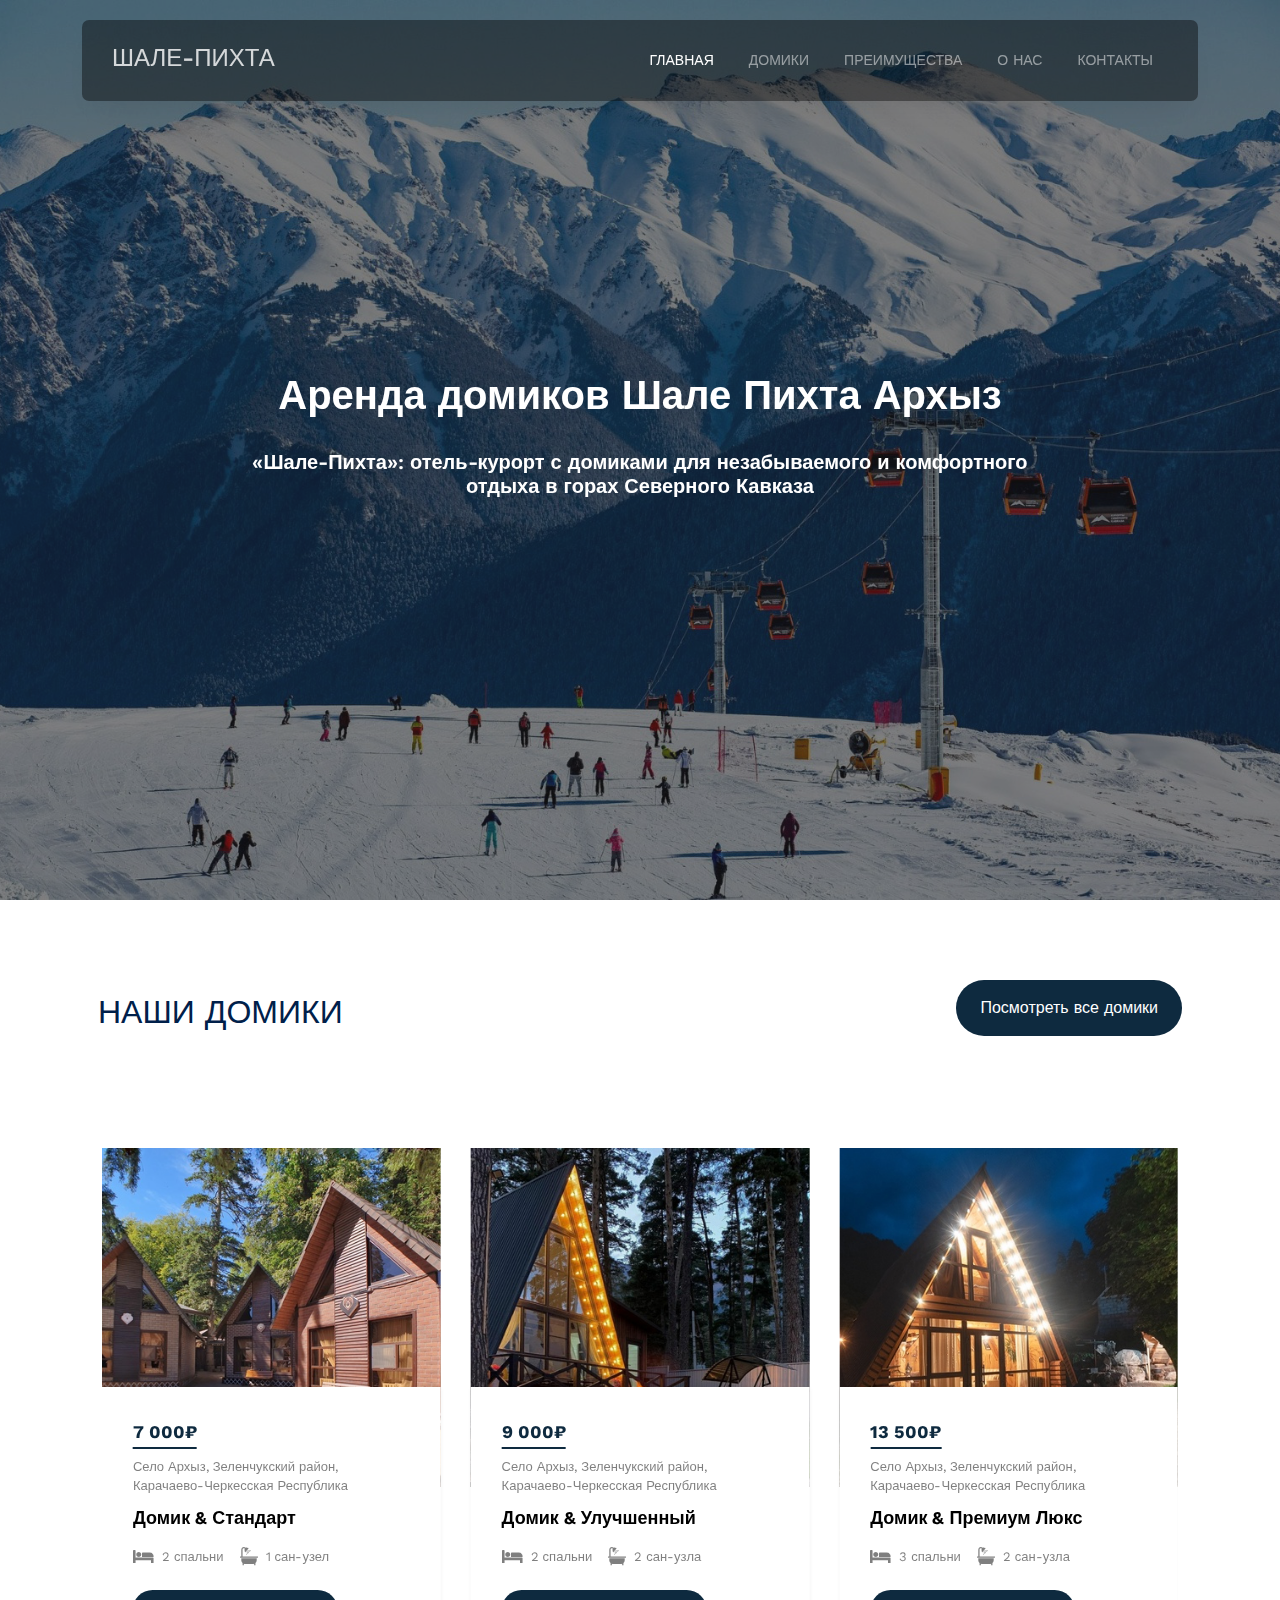
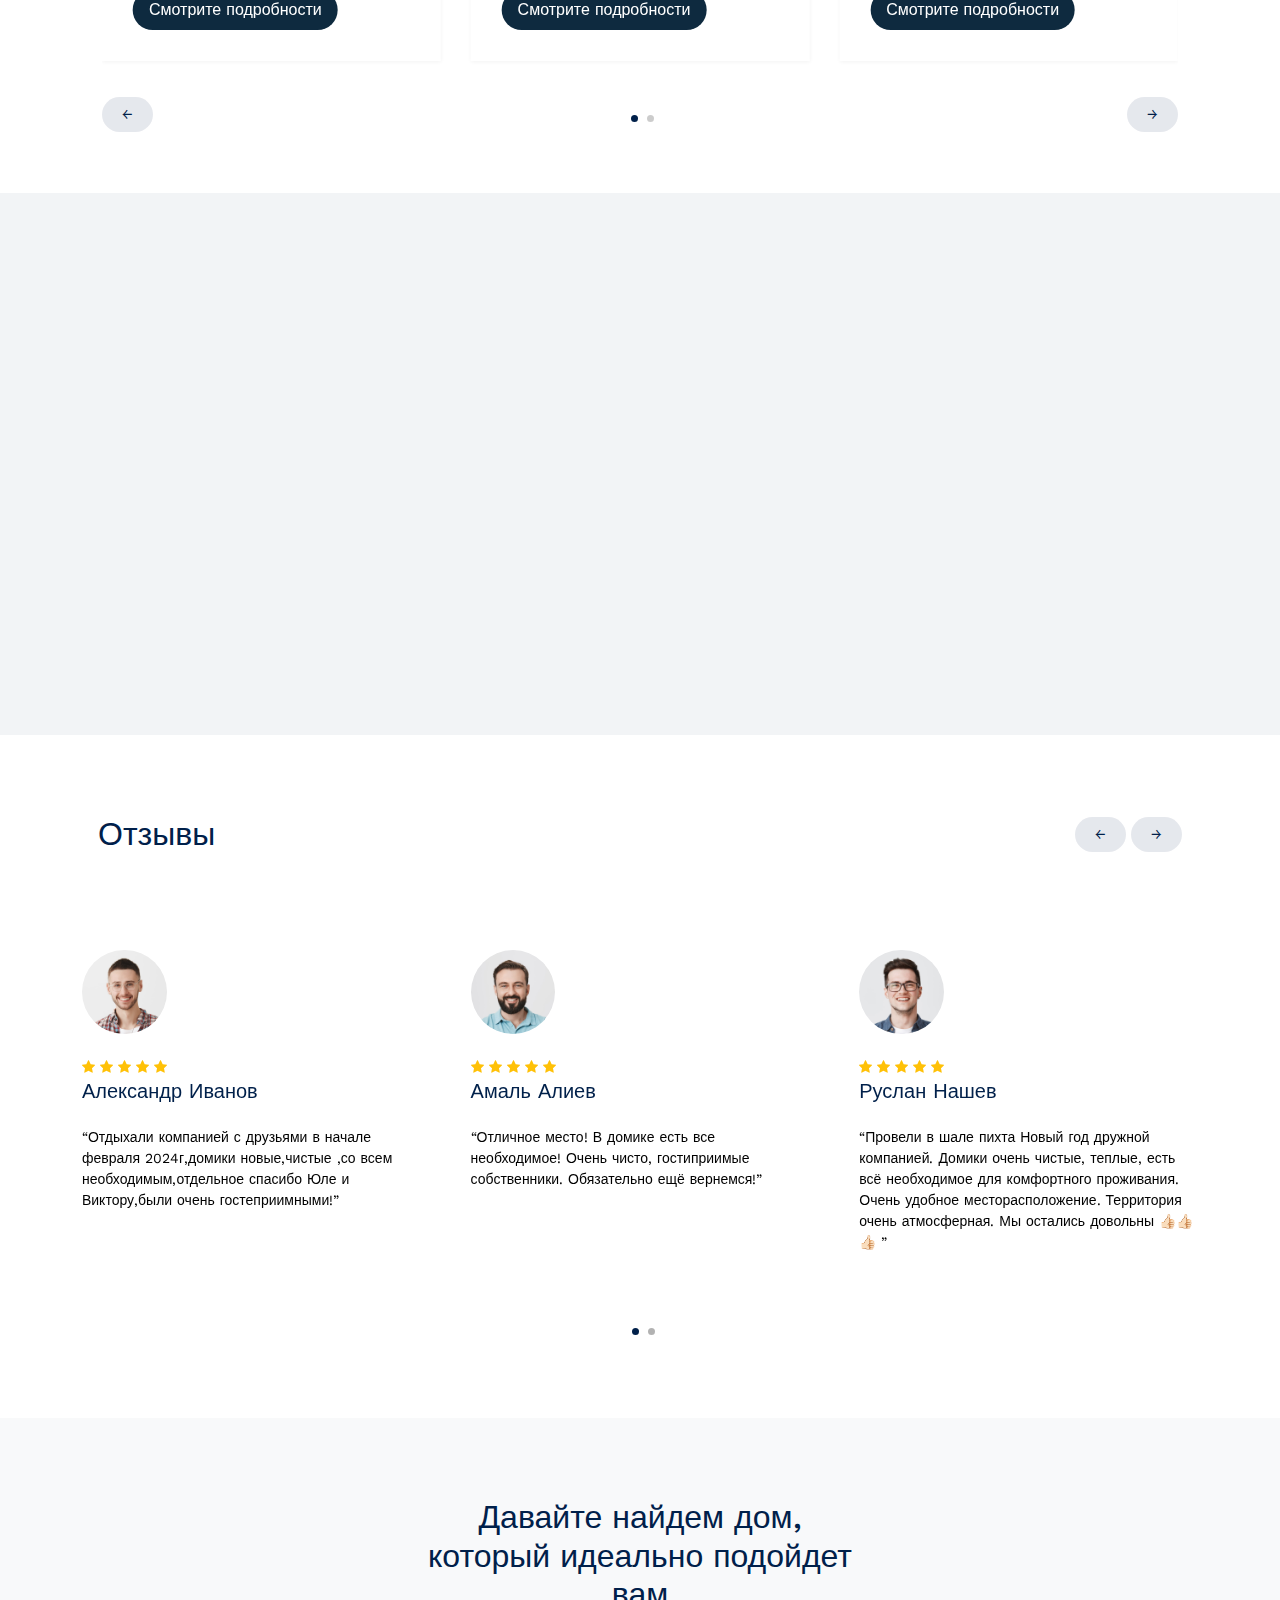
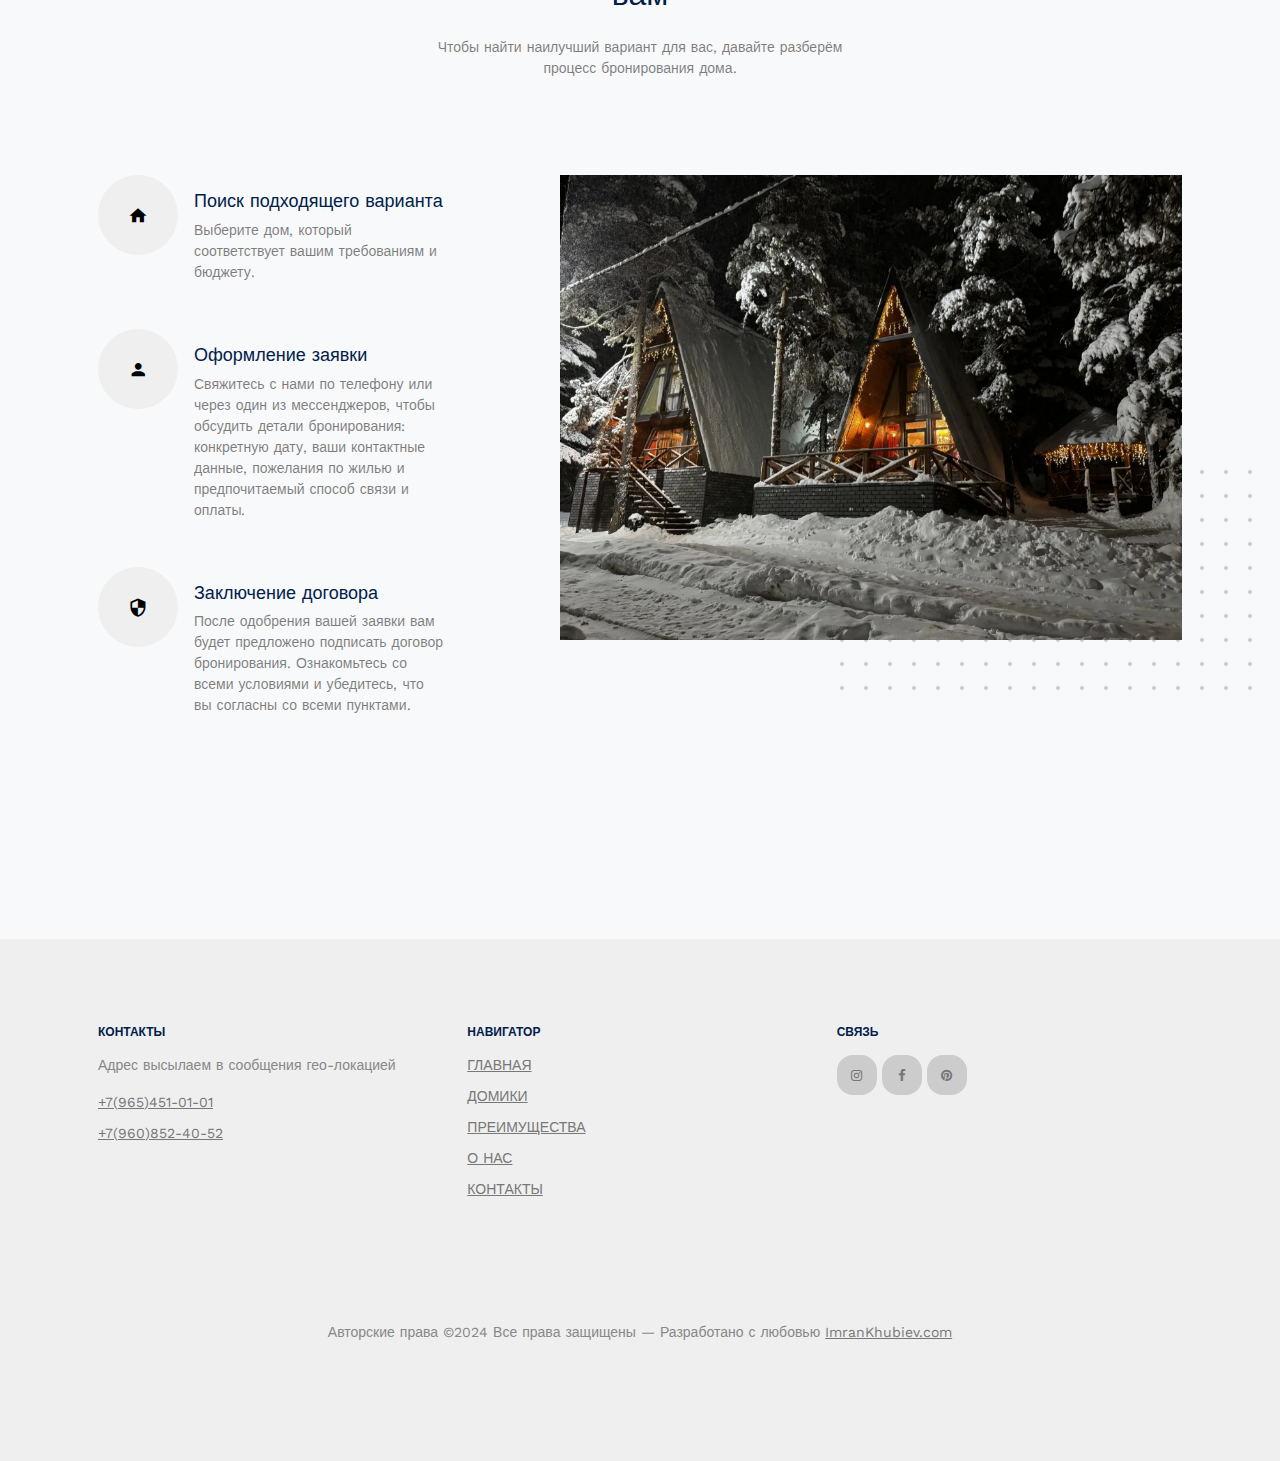
==== commit c1f32ea7: "Update index.html" ====
--- a/index.html
+++ b/index.html
@@ -85,7 +85,7 @@
 					<h2 class="font-weight-bold text-primary heading">НАШИ ДОМИКИ</h2>
 				</div>
 				<div class="col-lg-6 text-lg-end">
-					<p><a href="#" target="_blank" class="btn btn-primary text-white py-3 px-4">Посмотреть все домики</a></p>
+					<p><a href="properties.html" class="btn btn-primary text-white py-3 px-4">Посмотреть все домики</a></p>
 				</div>
 			</div>
 			<div class="row">
@@ -287,7 +287,7 @@
 			<div class="row">
 				<div class="col-12 col-sm-6 col-lg-3 mk"  data-aos="fade-up" data-aos-delay="300">
 					<div class="box-feature">
-						<span class="flaticon-house"></span>
+						<span><img src="../Шале-Пихта/images/free-icon-house-2163300.png" alt=""></span>
 						<h3 class="mb-3">Дизайн и атмосфера</h3>
 						<p>Домики сочетают в себе традиционные стили и современные тенденции. Это создаёт ощущение уюта и стариной эпохи, что позволяет гостям чувствовать себя комфортно.</p>
 						<p><a href="#" class="learn-more">Узнать больше</a></p>
@@ -295,7 +295,7 @@
 				</div>
 				<div class="col-12 col-sm-6 col-lg-3 mk"  data-aos="fade-up" data-aos-delay="500">
 					<div class="box-feature">
-						<span class="flaticon-building"></span>
+						<span><img src="../Шале-Пихта/images/free-icon-nature-2823511.png" alt=""></span>
 						<h3 class="mb-3">Близость к природе</h3>
 						<p>Домики расположены в окружении живописных горных пейзажей, что обеспечивает чистый воздух и возможность наслаждаться уникальной природой Северного Кавказа.</p>
 						<p><a href="#" class="learn-more">Узнать больше</a></p>
@@ -303,7 +303,7 @@
 				</div>
 				<div class="col-12 col-sm-6 col-lg-3 mk"  data-aos="fade-up" data-aos-delay="400">
 					<div class="box-feature">
-						<span class="flaticon-house-3"></span>
+						<span><img src="../Шале-Пихта/images/free-icon-home-11181747.png" alt=""></span>
 						<h3 class="mb-3">Уютное проживание</h3>
 						<p>Домики хорошо оборудованы и утеплены всем необходимым для комфортного проживания, включая кухню, гостиную, спальню и ванную. А также разнообразные развлечения.</p>
 						<p><a href="#" class="learn-more">Узнать больше</a></p>
@@ -311,7 +311,7 @@
 				</div>
 				<div class="col-12 col-sm-6 col-lg-3 mk"  data-aos="fade-up" data-aos-delay="600">
 					<div class="box-feature">
-						<span class="flaticon-house-1"></span>
+						<span><img src="../Шале-Пихта/images/free-icon-ski-481417.png" alt=""></span>
 						<h3 class="mb-3">Активный отдых</h3>
 						<p>Помимо катания на сноуборде и лыжах, на курортах предлагаются экскурсии, спортивные мероприятия и культурные программы, что дает гостям активно проводить время на свежем воздухе.</p>
 						<p><a href="#" class="learn-more">Узнать больше</a></p>
--- a/css/style.css
+++ b/css/style.css
@@ -10415,5 +10415,5 @@
   color: white;
 }
 .mk_best{
-  font-size: 50px !important;
-}+  font-size: 40px !important;
+}
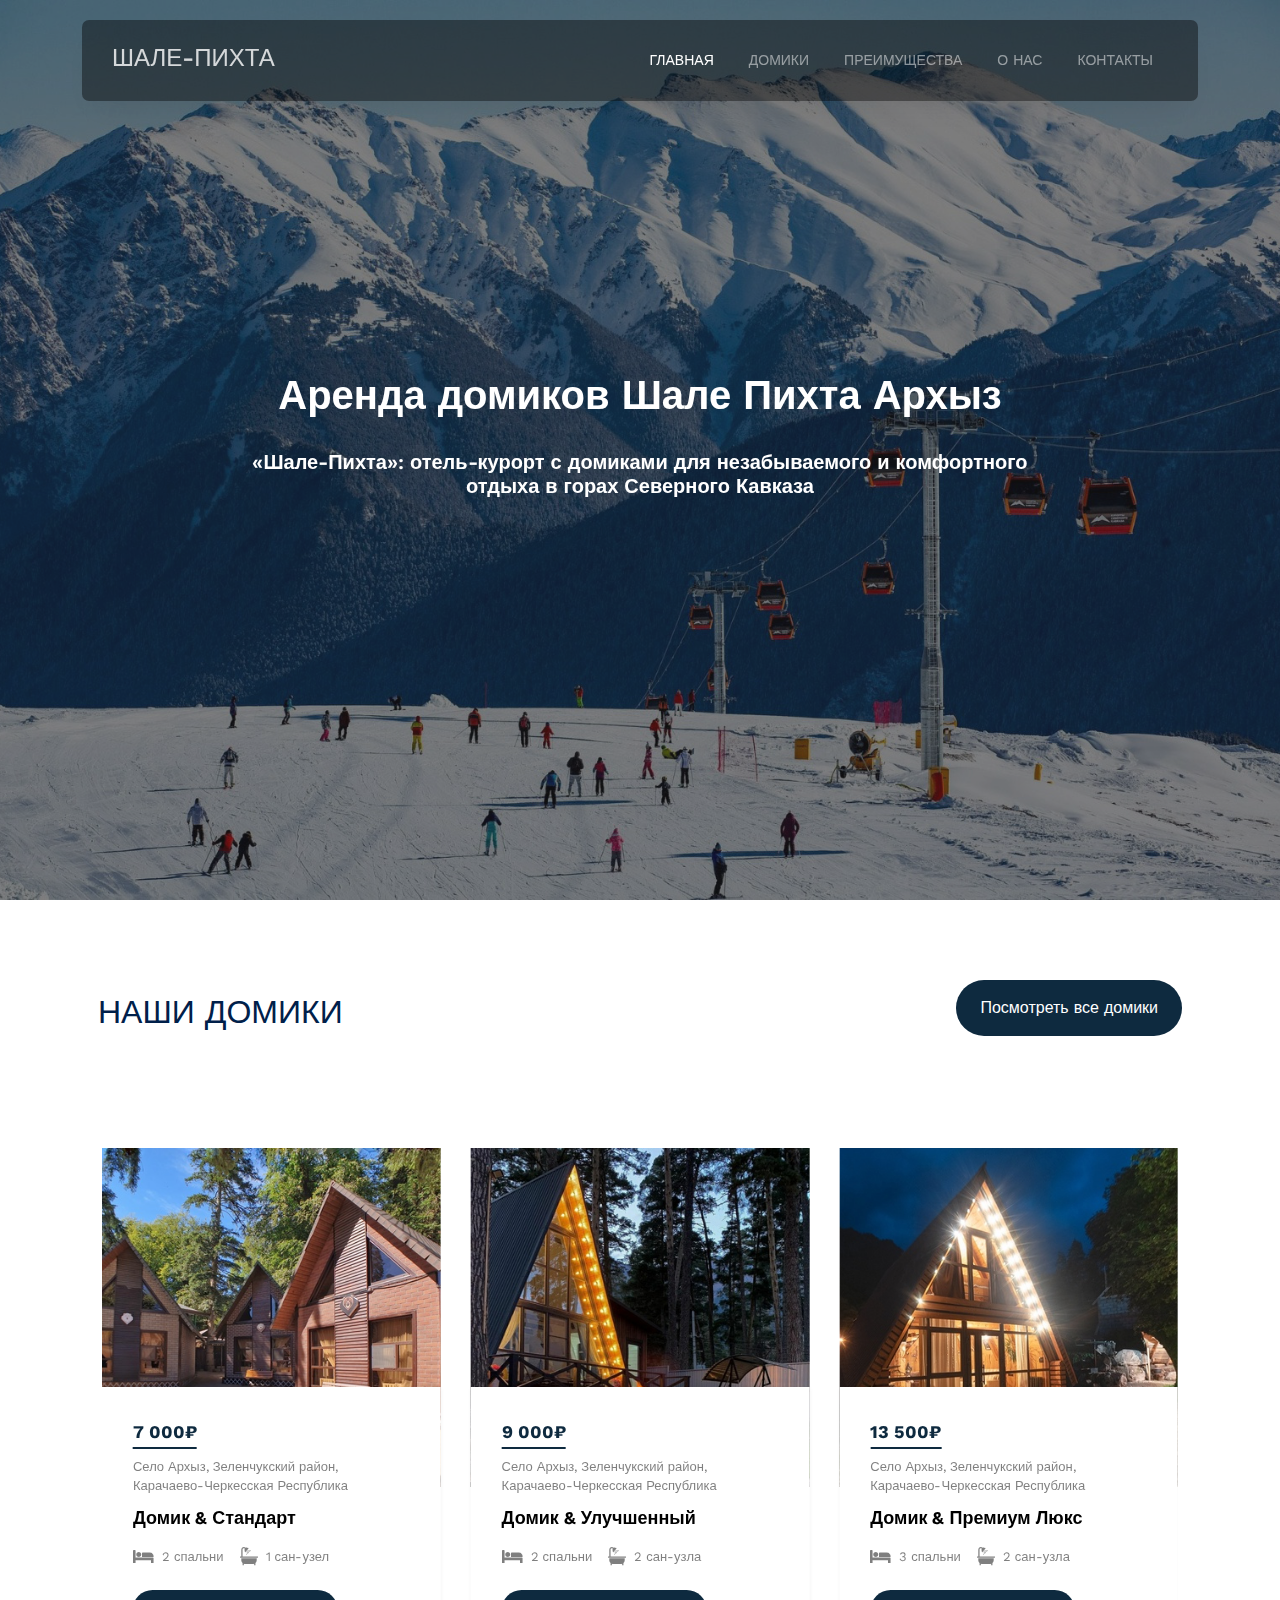
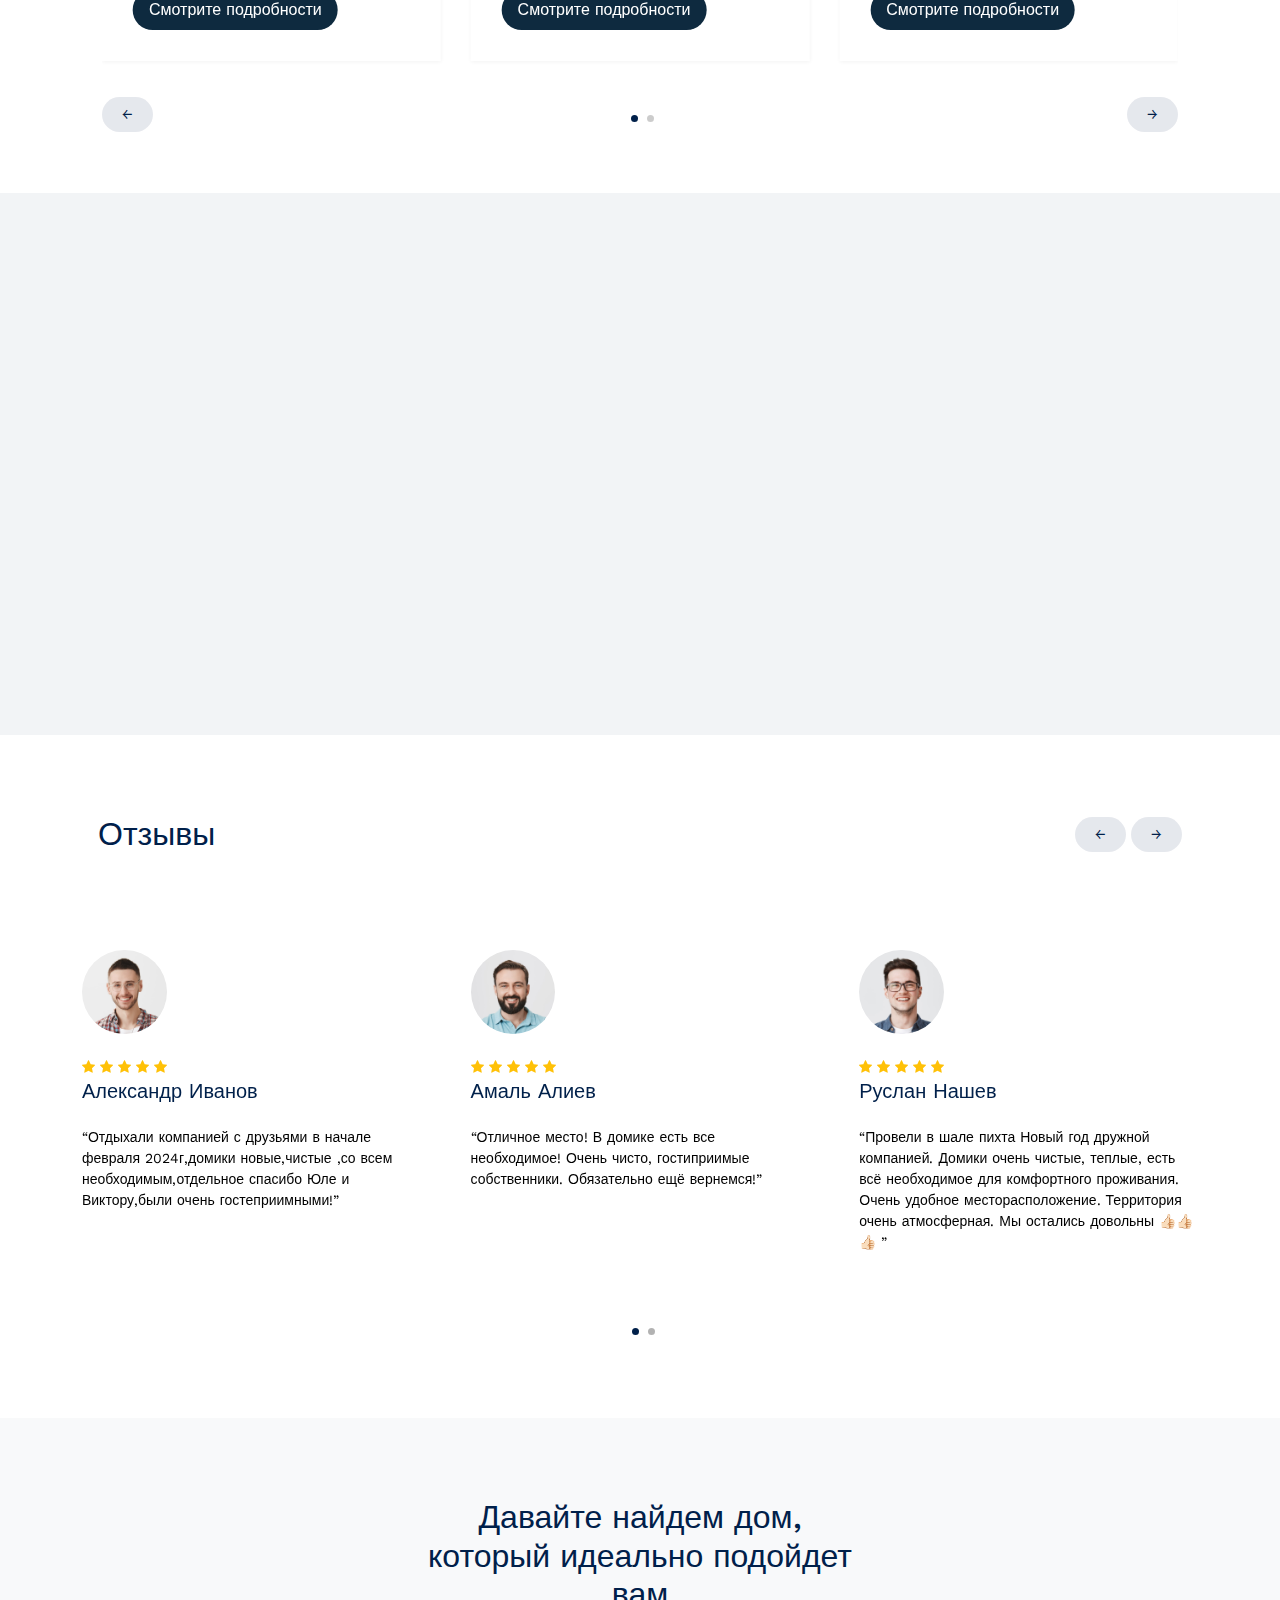
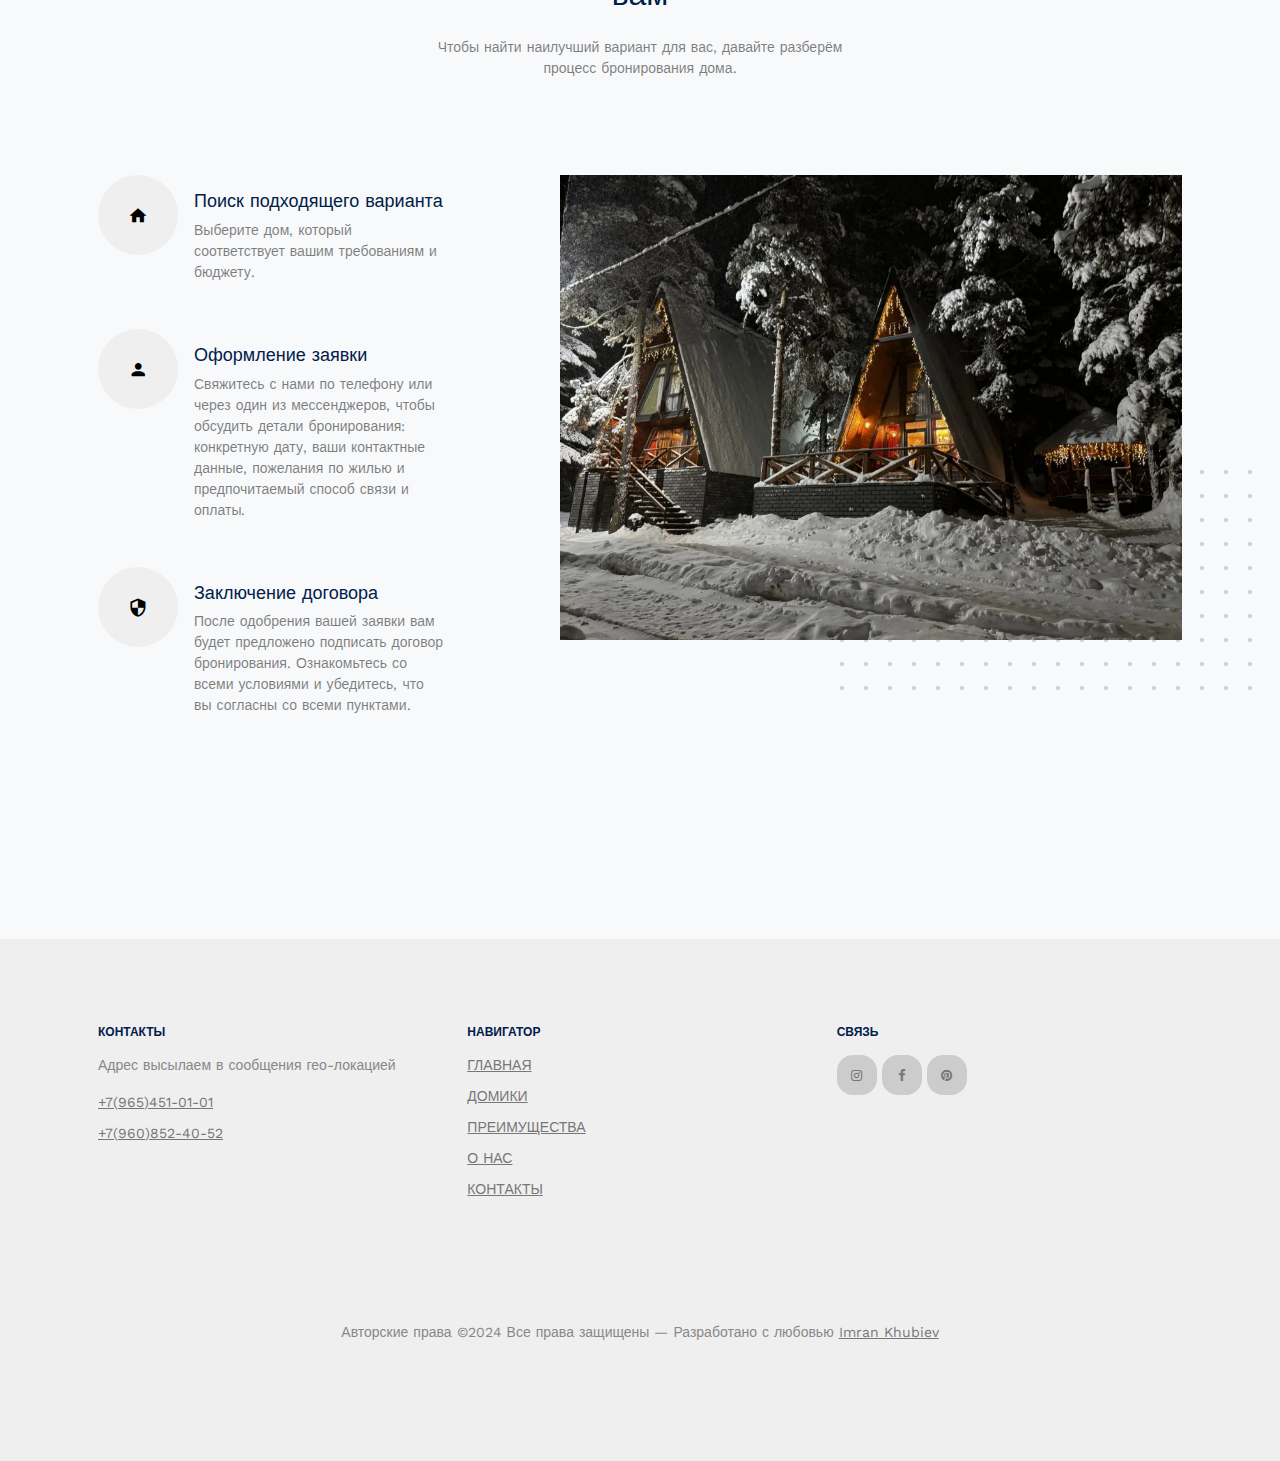
==== commit 17cae549: "Update index.html" ====
--- a/index.html
+++ b/index.html
@@ -287,7 +287,7 @@
 			<div class="row">
 				<div class="col-12 col-sm-6 col-lg-3 mk"  data-aos="fade-up" data-aos-delay="300">
 					<div class="box-feature">
-						<span><img src="../Шале-Пихта/images/free-icon-house-2163300.png" alt=""></span>
+						<span><img src="./images/free-icon-house-2163300.png" alt=""></span>
 						<h3 class="mb-3">Дизайн и атмосфера</h3>
 						<p>Домики сочетают в себе традиционные стили и современные тенденции. Это создаёт ощущение уюта и стариной эпохи, что позволяет гостям чувствовать себя комфортно.</p>
 						<p><a href="#" class="learn-more">Узнать больше</a></p>
@@ -295,7 +295,7 @@
 				</div>
 				<div class="col-12 col-sm-6 col-lg-3 mk"  data-aos="fade-up" data-aos-delay="500">
 					<div class="box-feature">
-						<span><img src="../Шале-Пихта/images/free-icon-nature-2823511.png" alt=""></span>
+						<span><img src="./images/free-icon-nature-2823511.png" alt=""></span>
 						<h3 class="mb-3">Близость к природе</h3>
 						<p>Домики расположены в окружении живописных горных пейзажей, что обеспечивает чистый воздух и возможность наслаждаться уникальной природой Северного Кавказа.</p>
 						<p><a href="#" class="learn-more">Узнать больше</a></p>
@@ -303,7 +303,7 @@
 				</div>
 				<div class="col-12 col-sm-6 col-lg-3 mk"  data-aos="fade-up" data-aos-delay="400">
 					<div class="box-feature">
-						<span><img src="../Шале-Пихта/images/free-icon-home-11181747.png" alt=""></span>
+						<span><img src="./images/free-icon-home-11181747.png" alt=""></span>
 						<h3 class="mb-3">Уютное проживание</h3>
 						<p>Домики хорошо оборудованы и утеплены всем необходимым для комфортного проживания, включая кухню, гостиную, спальню и ванную. А также разнообразные развлечения.</p>
 						<p><a href="#" class="learn-more">Узнать больше</a></p>
@@ -311,7 +311,7 @@
 				</div>
 				<div class="col-12 col-sm-6 col-lg-3 mk"  data-aos="fade-up" data-aos-delay="600">
 					<div class="box-feature">
-						<span><img src="../Шале-Пихта/images/free-icon-ski-481417.png" alt=""></span>
+						<span><img src="./images/free-icon-ski-481417.png" alt=""></span>
 						<h3 class="mb-3">Активный отдых</h3>
 						<p>Помимо катания на сноуборде и лыжах, на курортах предлагаются экскурсии, спортивные мероприятия и культурные программы, что дает гостям активно проводить время на свежем воздухе.</p>
 						<p><a href="#" class="learn-more">Узнать больше</a></p>
@@ -537,7 +537,7 @@
 			<div class="row mt-5">
 				<div class="col-12 text-center">
 
-            <p>Авторские права ©2024 Все права защищены — Разработано с любовью <a href="#">ImranKhubiev.com</a>
+            <p>Авторские права ©2024 Все права защищены — Разработано с любовью <a href="#">Imran Khubiev</a>
             </p>
 
           </div>
